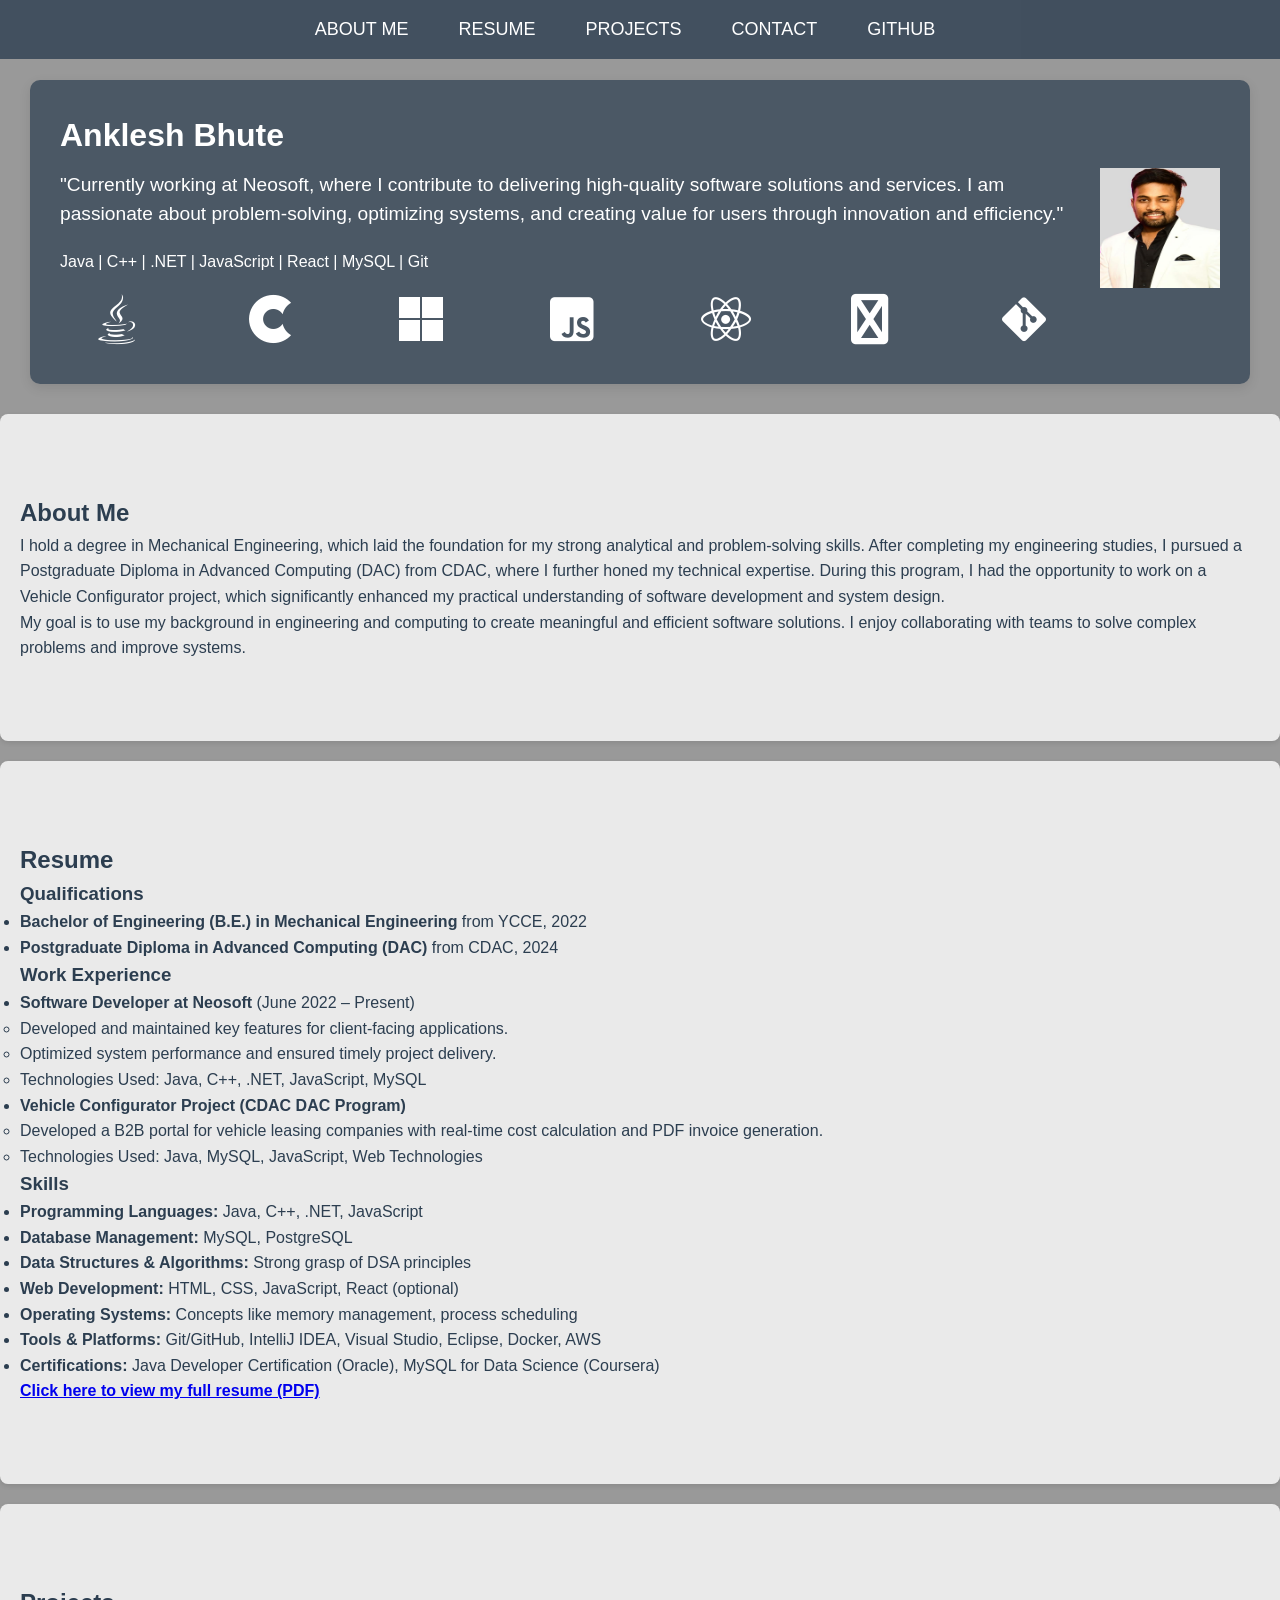
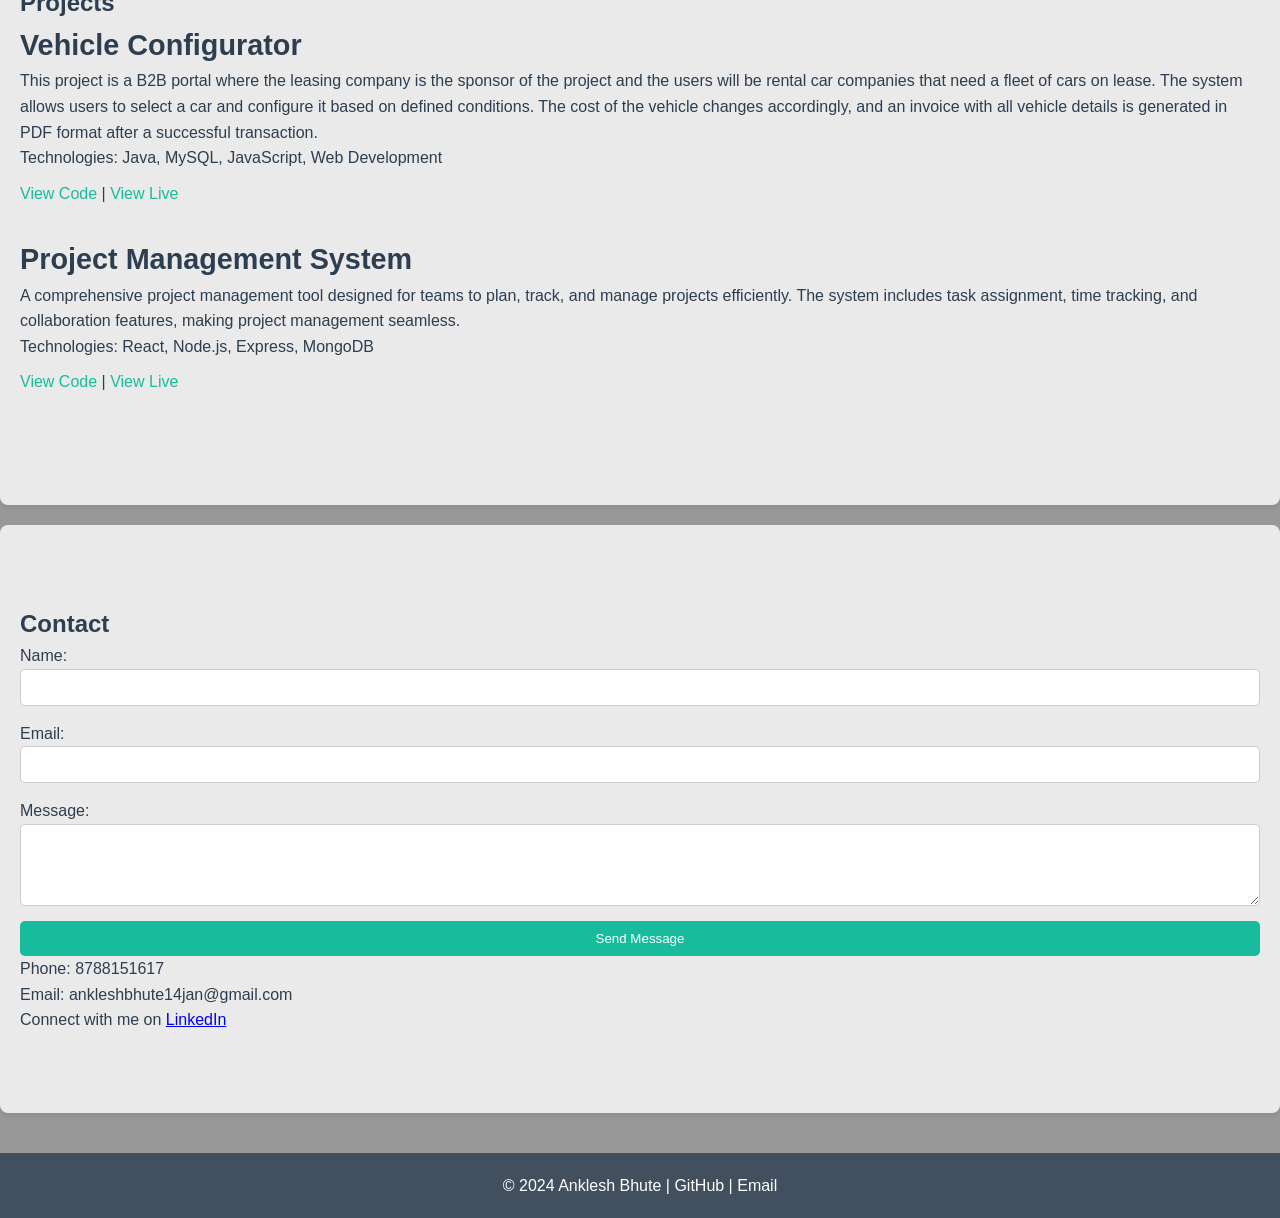
==== index.html @ ba85ba10 "uploaded" ====
<!DOCTYPE html>
<html lang="en">

<head>
    <meta charset="UTF-8">
    <meta name="viewport" content="width=device-width, initial-scale=1.0">
    <title>Anklesh Bhute - Portfolio</title>
    <link rel="stylesheet" href="./style.css">
    <!-- Include Font Awesome CDN -->
    <link href="https://cdnjs.cloudflare.com/ajax/libs/font-awesome/6.0.0-beta3/css/all.min.css" rel="stylesheet">
</head>

<body>
    <header>
        <div class="header-content">
            <h1>Anklesh Bhute</h1>
            <p>"Currently working at Neosoft, where I contribute to delivering high-quality software solutions and services. I am passionate about problem-solving, optimizing systems, and creating value for users through innovation and efficiency."</p>
            <div class="technologies">
                <span>Java | C++ | .NET | JavaScript | React | MySQL | Git</span>
                <div class="tech-logos">
                    <!-- Java -->
                    <i class="fab fa-java tech-logo" style="font-size: 50px;"></i>
                    <!-- C++ -->
                    <i class="fab fa-cuttlefish tech-logo" style="font-size: 50px;"></i>
                    <!-- .NET -->
                    <i class="fab fa-microsoft tech-logo" style="font-size: 50px;"></i>
                    <!-- JavaScript -->
                    <i class="fab fa-js-square tech-logo" style="font-size: 50px;"></i>
                    <!-- React -->
                    <i class="fab fa-react tech-logo" style="font-size: 50px;"></i>
                    <!-- MySQL -->
                    <i class="fab fa-database tech-logo" style="font-size: 50px;"></i>
                    <!-- Git -->
                    <i class="fab fa-git-alt tech-logo" style="font-size: 50px;"></i>
                </div>
            </div>
        </div>
        <div class="header-photo">
            <img src="./Image/anklesh passport (2).jpg" alt="Anklesh Bhute Photo" width="120" height="120">
        </div>
    </header>

    <nav>
        <ul>
            <li><a href="#about">About Me</a></li>
            <li><a href="#resume">Resume</a></li>
            <li><a href="#projects">Projects</a></li>
            <li><a href="#contact">Contact</a></li>
            <li><a href="https://github.com/Veer-1997839/" target="_blank">GitHub</a></li>
        </ul>
    </nav>

    <section id="about">
        <h2>About Me</h2>
        <p>I hold a degree in Mechanical Engineering, which laid the foundation for my strong analytical and problem-solving skills. After completing my engineering studies, I pursued a Postgraduate Diploma in Advanced Computing (DAC) from CDAC, where I further honed my technical expertise. During this program, I had the opportunity to work on a Vehicle Configurator project, which significantly enhanced my practical understanding of software development and system design.</p>
        <p>My goal is to use my background in engineering and computing to create meaningful and efficient software solutions. I enjoy collaborating with teams to solve complex problems and improve systems.</p>
    </section>

    <section id="resume">
        <h2>Resume</h2>
        <h3><strong>Qualifications</strong></h3>
        <ul>
            <li><strong>Bachelor of Engineering (B.E.) in Mechanical Engineering</strong> from YCCE, 2022</li>
            <li><strong>Postgraduate Diploma in Advanced Computing (DAC)</strong> from CDAC, 2024</li>
        </ul>

        <h3><strong>Work Experience</strong></h3>
        <ul>
            <li><strong>Software Developer at Neosoft</strong> (June 2022 – Present)</li>
            <ul>
                <li>Developed and maintained key features for client-facing applications.</li>
                <li>Optimized system performance and ensured timely project delivery.</li>
                <li>Technologies Used: Java, C++, .NET, JavaScript, MySQL</li>
            </ul>
            <li><strong>Vehicle Configurator Project (CDAC DAC Program)</strong></li>
            <ul>
                <li>Developed a B2B portal for vehicle leasing companies with real-time cost calculation and PDF invoice generation.</li>
                <li>Technologies Used: Java, MySQL, JavaScript, Web Technologies</li>
            </ul>
        </ul>

        <h3><strong>Skills</strong></h3>
        <ul>
            <li><strong>Programming Languages:</strong> Java, C++, .NET, JavaScript</li>
            <li><strong>Database Management:</strong> MySQL, PostgreSQL</li>
            <li><strong>Data Structures & Algorithms:</strong> Strong grasp of DSA principles</li>
            <li><strong>Web Development:</strong> HTML, CSS, JavaScript, React (optional)</li>
            <li><strong>Operating Systems:</strong> Concepts like memory management, process scheduling</li>
            <li><strong>Tools & Platforms:</strong> Git/GitHub, IntelliJ IDEA, Visual Studio, Eclipse, Docker, AWS</li>
            <li><strong>Certifications:</strong> Java Developer Certification (Oracle), MySQL for Data Science (Coursera)</li>
        </ul>

        <p><a href="./Image/Anklesh resume_14.docx" target="_blank"><strong>Click here to view my full resume (PDF)</strong></a></p>
    </section>

    <section id="projects">
        <h2>Projects</h2>
        <div class="project">
            <h3>Vehicle Configurator</h3>
            <p>This project is a B2B portal where the leasing company is the sponsor of the project and the users will be rental car companies that need a fleet of cars on lease. The system allows users to select a car and configure it based on defined conditions. The cost of the vehicle changes accordingly, and an invoice with all vehicle details is generated in PDF format after a successful transaction.</p>
            <p>Technologies: Java, MySQL, JavaScript, Web Development</p>
            <a href="https://github.com/Veer-1997839/Vehicle-Configuator/tree/main/vehicle_configurator" target="_blank">View Code</a> | <a href="https://yourprojectlink.com" target="_blank">View Live</a>
        </div>

        <div class="project">
            <h3>Project Management System</h3>
            <p>A comprehensive project management tool designed for teams to plan, track, and manage projects efficiently. The system includes task assignment, time tracking, and collaboration features, making project management seamless.</p>
            <p>Technologies: React, Node.js, Express, MongoDB</p>
            <a href="https://github.com/Veer-1997839/project-management-system" target="_blank">View Code</a> | <a href="https://yourprojectlink.com" target="_blank">View Live</a>
        </div>
    </section>

    <section id="contact">
        <h2>Contact</h2>
        
        <form id="contactForm" action="#" method="POST">
            <label for="name">Name:</label>
            <input type="text" id="name" name="name" required>
            
            <label for="email">Email:</label>
            <input type="email" id="email" name="email" required>
            
            <label for="message">Message:</label>
            <textarea id="message" name="message" rows="4" required></textarea>
            
            <button type="submit">Send Message</button>
        </form>
        
        <p>Phone: 8788151617<br>Email: ankleshbhute14jan@gmail.com</p>
        <p>Connect with me on <a href="https://www.linkedin.com/in/anklesh-bhute-a0b5851b0/" target="_blank">LinkedIn</a></p>
    </section>

    <footer>
        <p>&copy; 2024 Anklesh Bhute | <a href="https://github.com/Veer-1997839" target="_blank">GitHub</a> | <a href="mailto:ankleshbhute14jan@gmail.com">Email</a></p>
    </footer>

    <script src="./validation.js"></script>
</body>

</html>
---- style.css ----
/* Basic Reset */
* {
    margin: 0;
    padding: 0;
    box-sizing: border-box;
}

/* Body Styling */
body {
    font-family: 'Arial', sans-serif;
    line-height: 1.6;
    color: #333; /* Default text color */
    background-image: url('https://images.unsplash.com/photo-1517235067428-27404a9d4e6f?crop=entropy&cs=tinysrgb&fit=max&ixid=MnwzNjUyOXwwfDF8c2VhcmNofDN8fG1vZGVybiUyMG9mZmljZXxlbnwwfDB8fGh0bWw'); /* Professional Office Background Image */
    background-size: cover;
    background-position: center center;
    background-attachment: fixed;
    min-height: 100vh;
    background-color: rgba(0, 0, 0, 0.4); /* Darkened overlay for text visibility */
}

/* Header */
header {
    display: flex;
    justify-content: space-between;
    align-items: center;
    background: rgba(44, 62, 80, 0.7); /* Slightly transparent background */
    padding: 30px;
    color: white;
    border-radius: 10px;
    box-shadow: 0 4px 12px rgba(0, 0, 0, 0.1);
    margin: 80px 30px 30px 30px; /* Increased the top margin to add more space between header and other elements */
}

header .header-content {
    flex: 1;
    text-align: left;
}

header p {
    font-size: 1.2em;
    margin-top: 10px;
    line-height: 1.5;
    color: white; /* Ensuring text is white for contrast */
}

header .technologies {
    margin-top: 20px;
}

header .tech-logos {
    display: flex;
    justify-content: space-around;
    align-items: center;
    flex-wrap: wrap;
    gap: 15px;
    margin-top: 20px;
}

header .tech-logo {
    width: 60px;
    height: 60px;
    object-fit: contain;
    transition: transform 0.3s ease;
}

header .tech-logo:hover {
    transform: scale(1.2) rotate(360deg);
}

/* Navigation Bar Styling */
nav {
    background-color: rgba(44, 62, 80, 0.8); /* More transparent background */
    padding: 15px 0;
    position: fixed;
    width: 100%;
    top: 0;
    z-index: 100;
}

nav ul {
    display: flex;
    justify-content: center;
    list-style: none;
    padding: 0;
}

nav ul li {
    margin-right: 30px;
}

nav ul li a {
    color: white;
    text-decoration: none;
    font-size: 18px;
    text-transform: uppercase;
    padding: 10px;
    transition: all 0.3s ease-in-out;
}

nav ul li a:hover {
    color: #18bc9c;
    border-bottom: 2px solid #18bc9c;
    transform: scale(1.1);
}

/* Section Styling with Better Text Contrast */
section {
    padding: 80px 20px;
    margin: 20px 0;
    border-radius: 8px;
    background-color: rgba(255, 255, 255, 0.8); /* Faded white background for content sections */
    color: #2c3e50; /* Dark color for better readability */
    box-shadow: 0 2px 5px rgba(0, 0, 0, 0.1);
}

section h2, section p {
    color: #2c3e50; /* Ensuring headings and text are dark enough */
}

/* Project Section */
.project {
    margin-bottom: 30px;
}

.project h3 {
    font-size: 1.8em;
    color: #2c3e50; /* Dark color for headings */
}

.project a {
    display: inline-block;
    margin-top: 10px;
    color: #18bc9c;
    text-decoration: none;
}

.project a:hover {
    color: #2c3e50;
    text-decoration: underline;
}

/* Footer */
footer {
    background-color: rgba(44, 62, 80, 0.8); /* More transparent background */
    color: white;
    text-align: center;
    padding: 20px 0;
    margin-top: 40px;
}

footer a {
    color: white;
    text-decoration: none;
}

footer a:hover {
    color: #18bc9c;
}

/* Contact Form */
form {
    display: flex;
    flex-direction: column;
}

form input, form textarea {
    padding: 10px;
    margin-bottom: 15px;
    border: 1px solid #ccc;
    border-radius: 5px;
}

form button {
    padding: 10px;
    background-color: #18bc9c;
    color: white;
    border: none;
    border-radius: 5px;
    cursor: pointer;
}

form button:hover {
    background-color: #2c3e50;
}
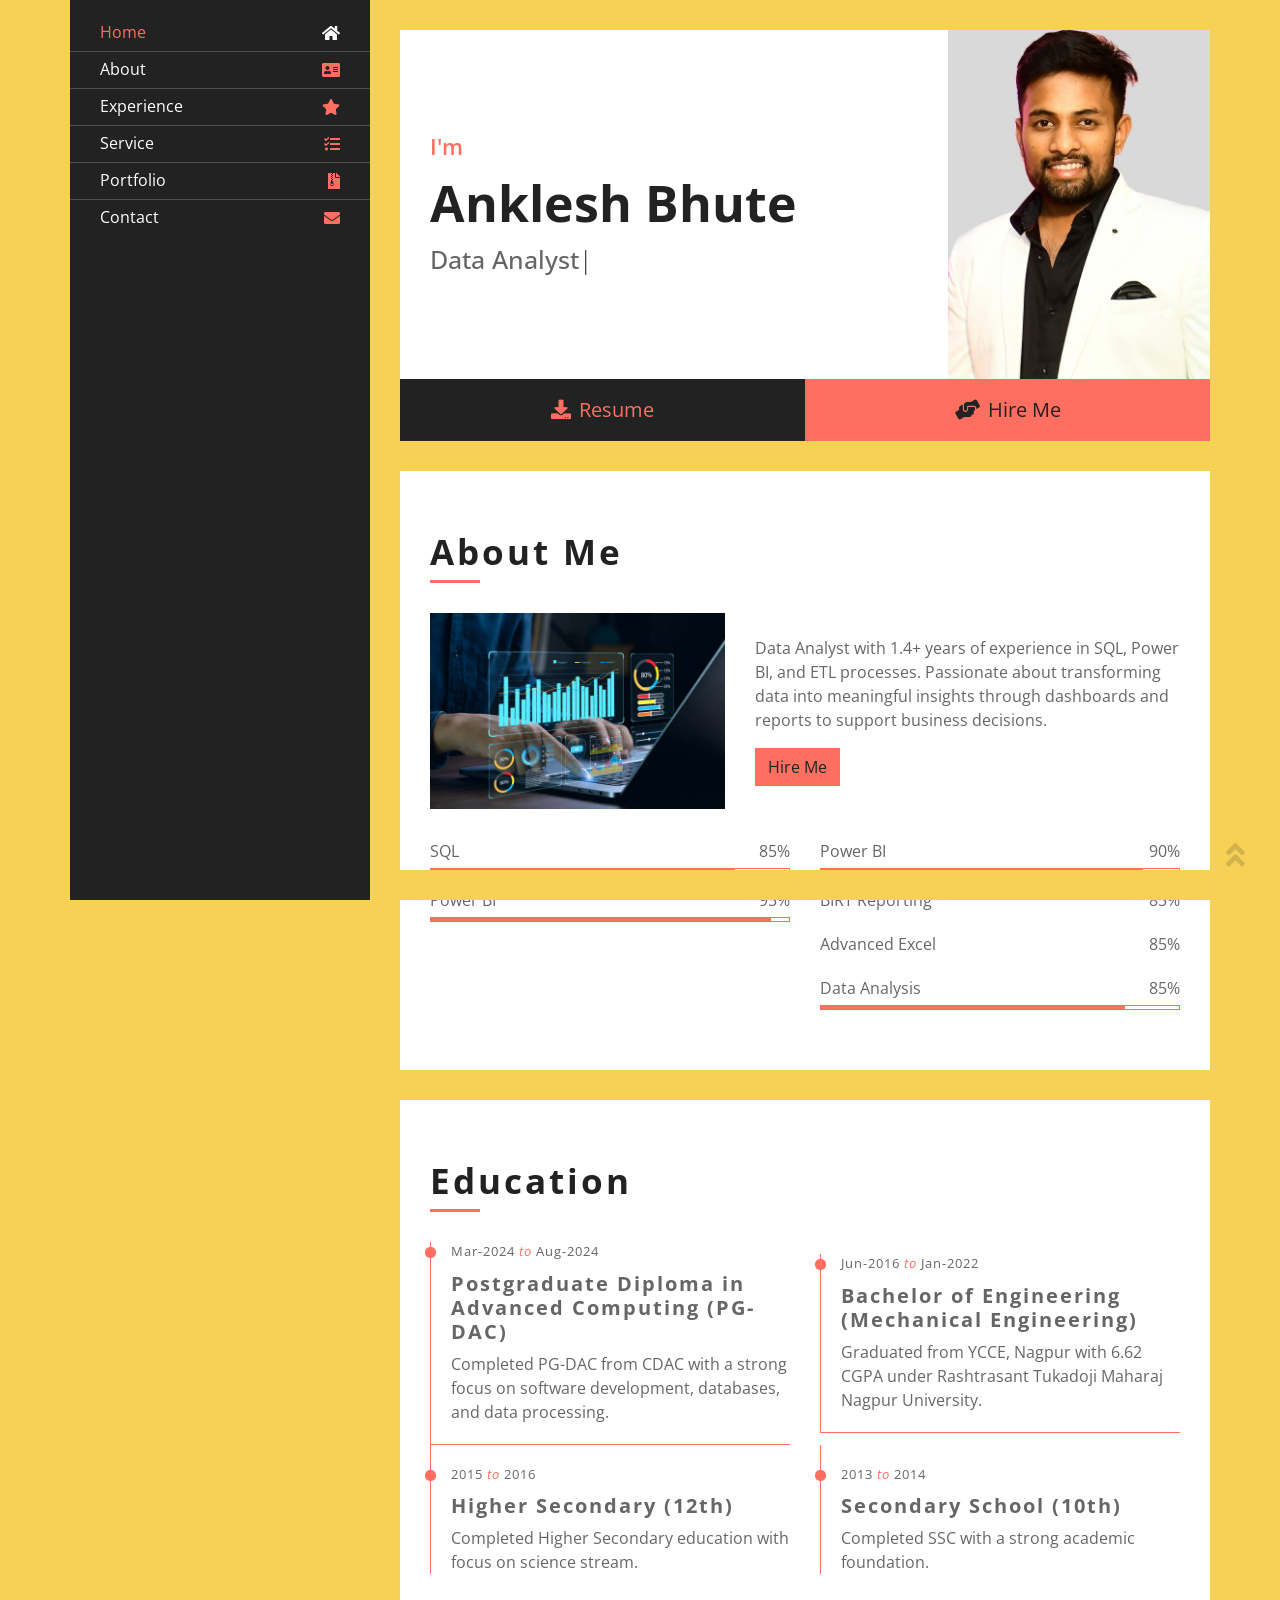
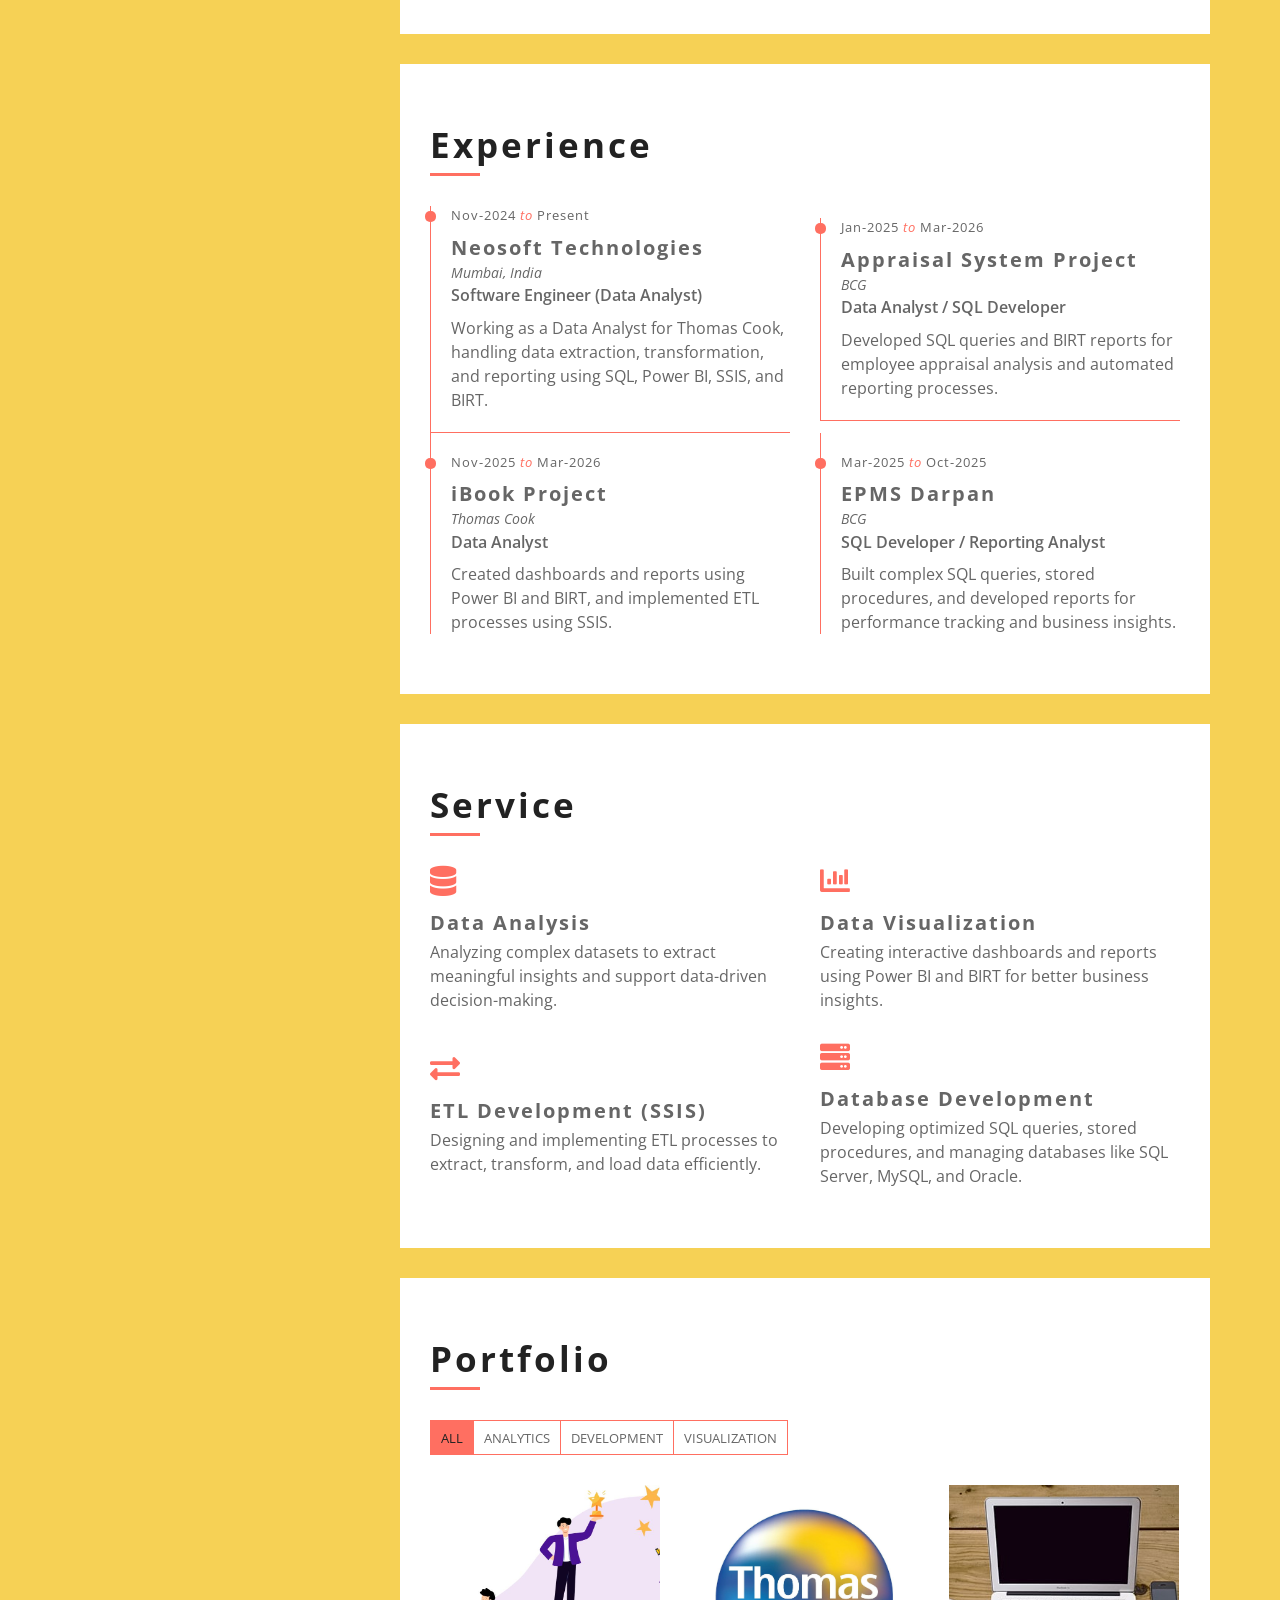
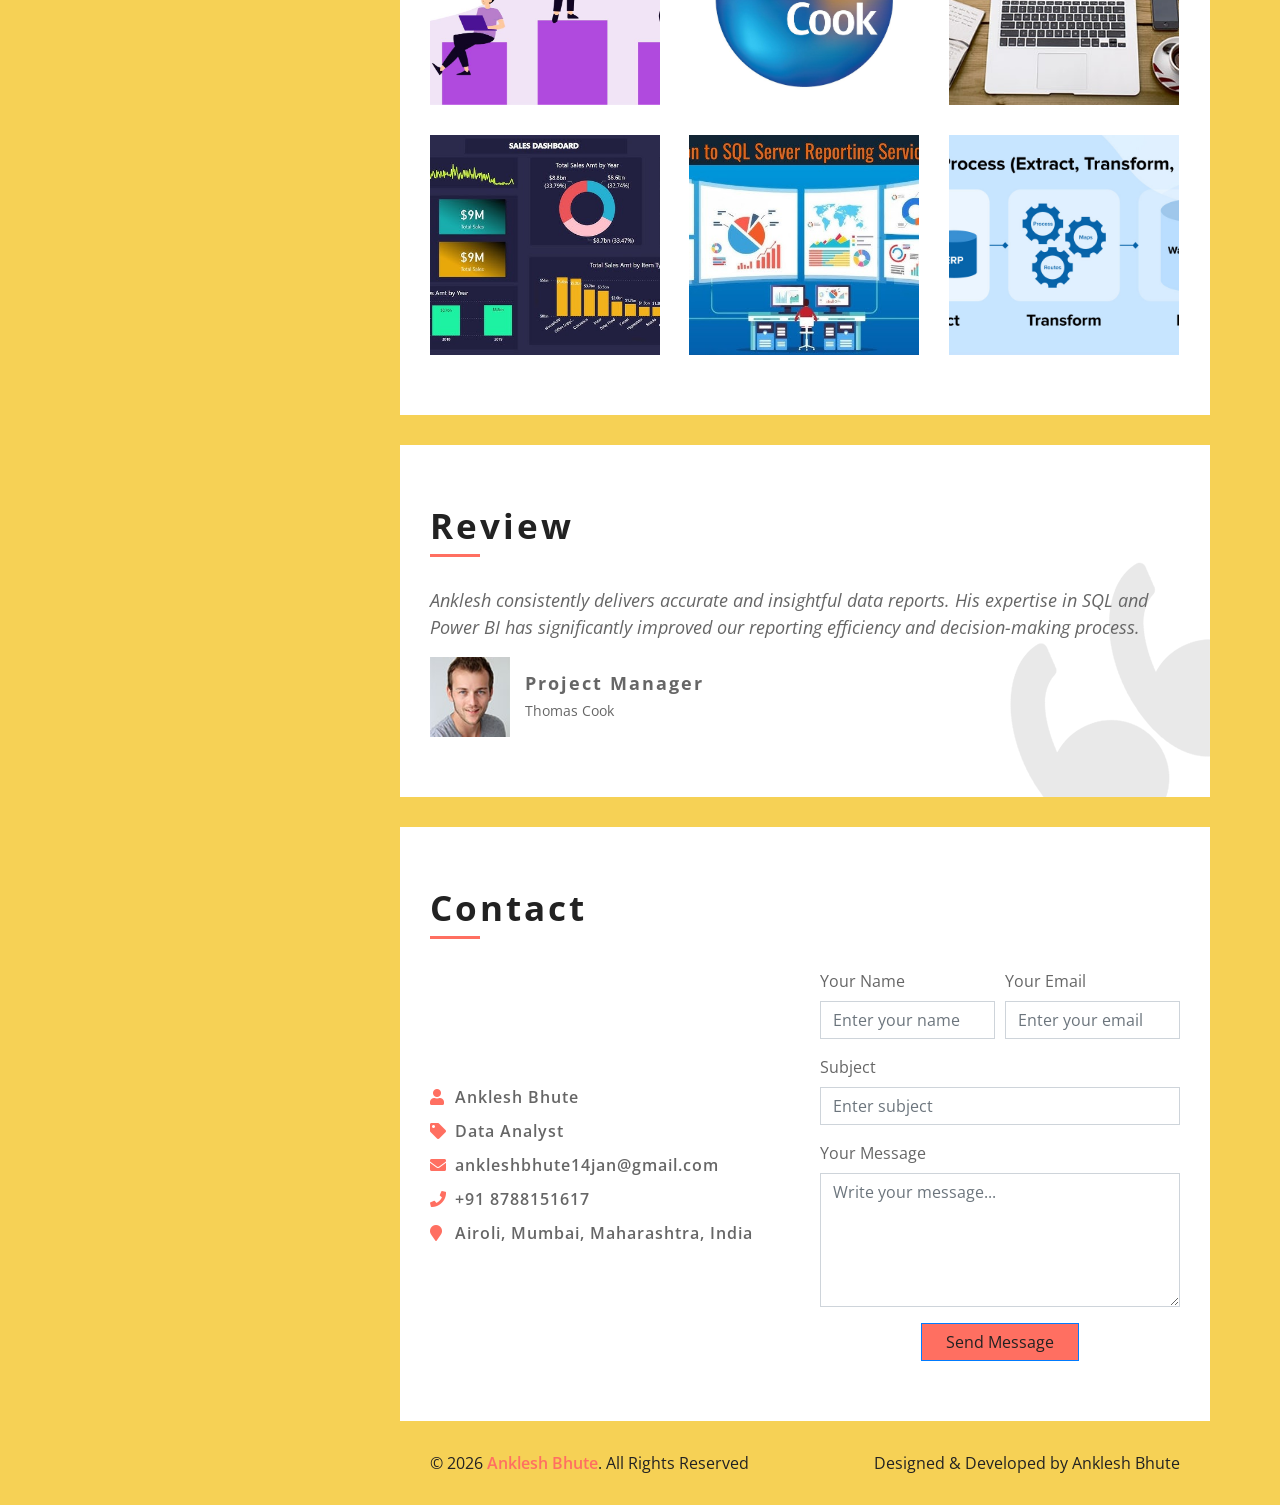
==== commit 875cb950: "Move portfolio files to root for GitHub Pages" ====
--- a/index.html
+++ b/index.html
@@ -1,140 +1,518 @@
 <!DOCTYPE html>
 <html lang="en">
-
-<head>
-    <meta charset="UTF-8">
-    <meta name="viewport" content="width=device-width, initial-scale=1.0">
-    <title>Anklesh Bhute - Portfolio</title>
-    <link rel="stylesheet" href="./style.css">
-    <!-- Include Font Awesome CDN -->
-    <link href="https://cdnjs.cloudflare.com/ajax/libs/font-awesome/6.0.0-beta3/css/all.min.css" rel="stylesheet">
-</head>
-
-<body>
-    <header>
-        <div class="header-content">
-            <h1>Anklesh Bhute</h1>
-            <p>"Currently working at Neosoft, where I contribute to delivering high-quality software solutions and services. I am passionate about problem-solving, optimizing systems, and creating value for users through innovation and efficiency."</p>
-            <div class="technologies">
-                <span>Java | C++ | .NET | JavaScript | React | MySQL | Git</span>
-                <div class="tech-logos">
-                    <!-- Java -->
-                    <i class="fab fa-java tech-logo" style="font-size: 50px;"></i>
-                    <!-- C++ -->
-                    <i class="fab fa-cuttlefish tech-logo" style="font-size: 50px;"></i>
-                    <!-- .NET -->
-                    <i class="fab fa-microsoft tech-logo" style="font-size: 50px;"></i>
-                    <!-- JavaScript -->
-                    <i class="fab fa-js-square tech-logo" style="font-size: 50px;"></i>
-                    <!-- React -->
-                    <i class="fab fa-react tech-logo" style="font-size: 50px;"></i>
-                    <!-- MySQL -->
-                    <i class="fab fa-database tech-logo" style="font-size: 50px;"></i>
-                    <!-- Git -->
-                    <i class="fab fa-git-alt tech-logo" style="font-size: 50px;"></i>
-                </div>
-            </div>
-        </div>
-        <div class="header-photo">
-            <img src="./Image/anklesh passport (2).jpg" alt="Anklesh Bhute Photo" width="120" height="120">
-        </div>
-    </header>
-
-    <nav>
-        <ul>
-            <li><a href="#about">About Me</a></li>
-            <li><a href="#resume">Resume</a></li>
-            <li><a href="#projects">Projects</a></li>
-            <li><a href="#contact">Contact</a></li>
-            <li><a href="https://github.com/Veer-1997839/" target="_blank">GitHub</a></li>
-        </ul>
-    </nav>
-
-    <section id="about">
-        <h2>About Me</h2>
-        <p>I hold a degree in Mechanical Engineering, which laid the foundation for my strong analytical and problem-solving skills. After completing my engineering studies, I pursued a Postgraduate Diploma in Advanced Computing (DAC) from CDAC, where I further honed my technical expertise. During this program, I had the opportunity to work on a Vehicle Configurator project, which significantly enhanced my practical understanding of software development and system design.</p>
-        <p>My goal is to use my background in engineering and computing to create meaningful and efficient software solutions. I enjoy collaborating with teams to solve complex problems and improve systems.</p>
-    </section>
-
-    <section id="resume">
-        <h2>Resume</h2>
-        <h3><strong>Qualifications</strong></h3>
-        <ul>
-            <li><strong>Bachelor of Engineering (B.E.) in Mechanical Engineering</strong> from YCCE, 2022</li>
-            <li><strong>Postgraduate Diploma in Advanced Computing (DAC)</strong> from CDAC, 2024</li>
-        </ul>
-
-        <h3><strong>Work Experience</strong></h3>
-        <ul>
-            <li><strong>Software Developer at Neosoft</strong> (June 2022 – Present)</li>
-            <ul>
-                <li>Developed and maintained key features for client-facing applications.</li>
-                <li>Optimized system performance and ensured timely project delivery.</li>
-                <li>Technologies Used: Java, C++, .NET, JavaScript, MySQL</li>
-            </ul>
-            <li><strong>Vehicle Configurator Project (CDAC DAC Program)</strong></li>
-            <ul>
-                <li>Developed a B2B portal for vehicle leasing companies with real-time cost calculation and PDF invoice generation.</li>
-                <li>Technologies Used: Java, MySQL, JavaScript, Web Technologies</li>
-            </ul>
-        </ul>
-
-        <h3><strong>Skills</strong></h3>
-        <ul>
-            <li><strong>Programming Languages:</strong> Java, C++, .NET, JavaScript</li>
-            <li><strong>Database Management:</strong> MySQL, PostgreSQL</li>
-            <li><strong>Data Structures & Algorithms:</strong> Strong grasp of DSA principles</li>
-            <li><strong>Web Development:</strong> HTML, CSS, JavaScript, React (optional)</li>
-            <li><strong>Operating Systems:</strong> Concepts like memory management, process scheduling</li>
-            <li><strong>Tools & Platforms:</strong> Git/GitHub, IntelliJ IDEA, Visual Studio, Eclipse, Docker, AWS</li>
-            <li><strong>Certifications:</strong> Java Developer Certification (Oracle), MySQL for Data Science (Coursera)</li>
-        </ul>
-
-        <p><a href="./Image/Anklesh resume_14.docx" target="_blank"><strong>Click here to view my full resume (PDF)</strong></a></p>
-    </section>
-
-    <section id="projects">
-        <h2>Projects</h2>
-        <div class="project">
-            <h3>Vehicle Configurator</h3>
-            <p>This project is a B2B portal where the leasing company is the sponsor of the project and the users will be rental car companies that need a fleet of cars on lease. The system allows users to select a car and configure it based on defined conditions. The cost of the vehicle changes accordingly, and an invoice with all vehicle details is generated in PDF format after a successful transaction.</p>
-            <p>Technologies: Java, MySQL, JavaScript, Web Development</p>
-            <a href="https://github.com/Veer-1997839/Vehicle-Configuator/tree/main/vehicle_configurator" target="_blank">View Code</a> | <a href="https://yourprojectlink.com" target="_blank">View Live</a>
-        </div>
-
-        <div class="project">
-            <h3>Project Management System</h3>
-            <p>A comprehensive project management tool designed for teams to plan, track, and manage projects efficiently. The system includes task assignment, time tracking, and collaboration features, making project management seamless.</p>
-            <p>Technologies: React, Node.js, Express, MongoDB</p>
-            <a href="https://github.com/Veer-1997839/project-management-system" target="_blank">View Code</a> | <a href="https://yourprojectlink.com" target="_blank">View Live</a>
-        </div>
-    </section>
-
-    <section id="contact">
-        <h2>Contact</h2>
+    <head>
+        <meta charset="utf-8">
+        <title>Anklesh Bhute | Data Analyst Portfolio</title>
+        <meta content="width=device-width, initial-scale=1.0" name="viewport">
+        <meta content="Resume Website Template Free Download" name="keywords">
+        <meta content="Resume Website Template Free Download" name="description">
+
+        <!-- Favicon -->
+        <link href="img/anklesh passport.jpg" rel="icon">
+
+        <!-- Google Fonts -->
+        <link href="https://fonts.googleapis.com/css2?family=Open+Sans:300;400;600;700;800&display=swap" rel="stylesheet">
+
+        <!-- CSS Libraries -->
+        <link href="https://stackpath.bootstrapcdn.com/bootstrap/4.4.1/css/bootstrap.min.css" rel="stylesheet">
+        <link href="https://cdnjs.cloudflare.com/ajax/libs/font-awesome/5.10.0/css/all.min.css" rel="stylesheet">
+        <link href="lib/slick/slick.css" rel="stylesheet">
+        <link href="lib/slick/slick-theme.css" rel="stylesheet">
+        <link href="lib/lightbox/css/lightbox.min.css" rel="stylesheet">
+
+        <!-- Template Stylesheet -->
+        <link href="css/style.css" rel="stylesheet">
+    </head>
+
+    <body data-spy="scroll" data-target=".navbar" data-offset="51">
+        <div class="wrapper">
+            <div class="sidebar">
+                <div class="sidebar-header">
+                </div>
+                <div class="sidebar-content">
+                    <nav class="navbar navbar-expand-md bg-dark navbar-dark">
+                        <a href="#" class="navbar-brand">Navigation</a>
+                        <button type="button" class="navbar-toggler" data-toggle="collapse" data-target="#navbarCollapse">
+                            <span class="navbar-toggler-icon"></span>
+                        </button>
+                        <div class="collapse navbar-collapse" id="navbarCollapse">
+                            <ul class="nav navbar-nav">
+                                <li class="nav-item">
+                                    <a class="nav-link" href="#header">Home<i class="fa fa-home"></i></a>
+                                </li>
+                                <li class="nav-item">
+                                    <a class="nav-link" href="#about">About<i class="fa fa-address-card"></i></a>
+                                </li>
+                                <li class="nav-item">
+                                    <a class="nav-link" href="#experience">Experience<i class="fa fa-star"></i></a>
+                                </li>
+                                <li class="nav-item">
+                                    <a class="nav-link" href="#service">Service<i class="fa fa-tasks"></i></a>
+                                </li>
+                                <li class="nav-item">
+                                    <a class="nav-link" href="#portfolio">Portfolio<i class="fa fa-file-archive"></i></a>
+                                </li>
+                                <li class="nav-item">
+                                    <a class="nav-link" href="#contact">Contact<i class="fa fa-envelope"></i></a>
+                                </li>
+                            </ul>
+                        </div>
+                    </nav>
+                </div>
+            </div>
+            <div class="content">
+                <!-- Header Start -->
+                <div class="header" id="header">
+                   <div class="content-inner">
+    <p>I'm</p>
+    <h1>Anklesh Bhute</h1>
+    <h2></h2>
+    <div class="typed-text">
+        Data Analyst, SQL Developer, Power BI Developer, SSIS (ETL) Specialist, Data Visualization Expert
+    </div>
+</div>
+                </div>
+                <!-- Header End -->
+                
+                <!-- Large Button Start -->
+                <div class="large-btn">
+                    <div class="content-inner">
+                        <a class="btn" href="img/Anklesh_CV_202603.pdf"><i class="fa fa-download"></i>Resume</a>
+                        <a class="btn" href="mailto:ankleshbhute14jan@gmail.com"><i class="fa fa-hands-helping"></i>Hire Me</a>
+                    </div>
+                </div>
+                <!-- Large Button End -->
+                
+                <!-- About Start -->
+                <div class="about" id="about">
+                    <div class="content-inner">
+                        <div class="content-header">
+                            <h2>About Me</h2>
+                        </div>
+                        <div class="row align-items-center">
+                            <div class="col-md-6 col-lg-5">
+                                <img src="img/Data_Analysis.jpg" alt="Image">
+                            </div>
+                            <div class="col-md-6 col-lg-7">
+                                <p>
+    Data Analyst with 1.4+ years of experience in SQL, Power BI, and ETL processes. Passionate about transforming data into meaningful insights through dashboards and reports to support business decisions.
+</p>
+                                <a class="btn" href="mailto:ankleshbhute14jan@gmail.com">Hire Me</a>
+                            </div>
+                        </div>
+                        <div class="row">
+                            <div class="col-md-6">
+                                <div class="skills">
+                                    <div class="skill-name">
+                                        <p>SQL</p><p>85%</p>
+                                    </div>
+                                    <div class="progress">
+                                        <div class="progress-bar" role="progressbar" aria-valuenow="85" aria-valuemin="0" aria-valuemax="100"></div>
+                                    </div>
+                                    <div class="skill-name">
+                                        <p>Power BI</p><p>95%</p>
+                                    </div>
+                                    <div class="progress">
+                                        <div class="progress-bar" role="progressbar" aria-valuenow="95" aria-valuemin="0" aria-valuemax="100"></div>
+                                    </div>
+                                </div>
+                            </div>
+                            <div class="col-md-6">
+                                <div class="skills">
+                                    <div class="skill-name">
+                                        <p>Power BI</p><p>90%</p>
+                                    </div>
+                                    <div class="progress">
+                                        <div class="progress-bar" role="progressbar" aria-valuenow="90" aria-valuemin="0" aria-valuemax="100"></div>
+                                    </div>
+                                    <div class="skill-name">
+                                        <p>BIRT Reporting</p><p>85%</p>
+                                    </div>
+                                    <div class="skill-name">
+    <p>Advanced Excel</p><p>85%</p>
+</div>
+
+<div class="skill-name">
+    <p>Data Analysis</p><p>85%</p>
+</div>
+                                    <div class="progress">
+                                        <div class="progress-bar" role="progressbar" aria-valuenow="85" aria-valuemin="0" aria-valuemax="100"></div>
+                                    </div>
+                                </div>
+                            </div>
+                        </div>
+                    </div>
+                </div>
+                <!-- About End -->
+                
+<!-- Education Start -->
+<div class="education" id="education">
+    <div class="content-inner">
+        <div class="content-header">
+            <h2>Education</h2>
+        </div>
+        <div class="row align-items-center">
+            <div class="col-md-6">
+                <div class="edu-col">
+                    <span>Mar-2024 <i>to</i> Aug-2024</span>
+                    <h3>Postgraduate Diploma in Advanced Computing (PG-DAC)</h3>
+                    <p>Completed PG-DAC from CDAC with a strong focus on software development, databases, and data processing.</p>
+                </div>
+            </div>
+            <div class="col-md-6">
+                <div class="edu-col">
+                    <span>Jun-2016 <i>to</i> Jan-2022</span>
+                    <h3>Bachelor of Engineering (Mechanical Engineering)</h3>
+                    <p>Graduated from YCCE, Nagpur with 6.62 CGPA under Rashtrasant Tukadoji Maharaj Nagpur University.</p>
+                </div>
+            </div>
+            <div class="col-md-6">
+                <div class="edu-col">
+                    <span>2015 <i>to</i> 2016</span>
+                    <h3>Higher Secondary (12th)</h3>
+                    <p>Completed Higher Secondary education with focus on science stream.</p>
+                </div>
+            </div>
+            <div class="col-md-6">
+                <div class="edu-col">
+                    <span>2013 <i>to</i> 2014</span>
+                    <h3>Secondary School (10th)</h3>
+                    <p>Completed SSC with a strong academic foundation.</p>
+                </div>
+            </div>
+        </div>
+    </div>
+</div>
+<!-- Education End -->
+                
+               <!-- Experience Start -->
+<div class="experience" id="experience">
+    <div class="content-inner">
+        <div class="content-header">
+            <h2>Experience</h2>
+        </div>
+        <div class="row align-items-center">
+            <div class="col-md-6">
+                <div class="exp-col">
+                    <span>Nov-2024 <i>to</i> Present</span>
+                    <h3>Neosoft Technologies</h3>
+                    <h4>Mumbai, India</h4>
+                    <h5>Software Engineer (Data Analyst)</h5>
+                    <p>Working as a Data Analyst for Thomas Cook, handling data extraction, transformation, and reporting using SQL, Power BI, SSIS, and BIRT.</p>
+                </div>
+            </div>
+            <div class="col-md-6">
+                <div class="exp-col">
+                    <span>Jan-2025 <i>to</i> Mar-2026</span>
+                    <h3>Appraisal System Project</h3>
+                    <h4>BCG</h4>
+                    <h5>Data Analyst / SQL Developer</h5>
+                    <p>Developed SQL queries and BIRT reports for employee appraisal analysis and automated reporting processes.</p>
+                </div>
+            </div>
+            <div class="col-md-6">
+                <div class="exp-col">
+                    <span>Nov-2025 <i>to</i> Mar-2026</span>
+                    <h3>iBook Project</h3>
+                    <h4>Thomas Cook</h4>
+                    <h5>Data Analyst</h5>
+                    <p>Created dashboards and reports using Power BI and BIRT, and implemented ETL processes using SSIS.</p>
+                </div>
+            </div>
+            <div class="col-md-6">
+                <div class="exp-col">
+                    <span>Mar-2025 <i>to</i> Oct-2025</span>
+                    <h3>EPMS Darpan</h3>
+                    <h4>BCG</h4>
+                    <h5>SQL Developer / Reporting Analyst</h5>
+                    <p>Built complex SQL queries, stored procedures, and developed reports for performance tracking and business insights.</p>
+                </div>
+            </div>
+        </div>
+    </div>
+</div>
+<!-- Experience End -->
+               <!-- Service Start -->
+<div class="service" id="service">
+    <div class="content-inner">
+        <div class="content-header">
+            <h2>Service</h2>
+        </div>
+        <div class="row align-items-center">
+            <div class="col-md-6">
+                <div class="srv-col">
+                    <i class="fa fa-database"></i>
+                    <h3>Data Analysis</h3>
+                    <p>Analyzing complex datasets to extract meaningful insights and support data-driven decision-making.</p>
+                </div>
+            </div>
+            <div class="col-md-6">
+                <div class="srv-col">
+                    <i class="fa fa-chart-bar"></i>
+                    <h3>Data Visualization</h3>
+                    <p>Creating interactive dashboards and reports using Power BI and BIRT for better business insights.</p>
+                </div>
+            </div>
+            <div class="col-md-6">
+                <div class="srv-col">
+                    <i class="fa fa-exchange-alt"></i>
+                    <h3>ETL Development (SSIS)</h3>
+                    <p>Designing and implementing ETL processes to extract, transform, and load data efficiently.</p>
+                </div>
+            </div>
+            <div class="col-md-6">
+                <div class="srv-col">
+                    <i class="fa fa-server"></i>
+                    <h3>Database Development</h3>
+                    <p>Developing optimized SQL queries, stored procedures, and managing databases like SQL Server, MySQL, and Oracle.</p>
+                </div>
+            </div>
+        </div>
+    </div>
+</div>
+<!-- Service End -->
+                
+             <!-- Portfolio Start -->
+<div class="portfolio" id="portfolio">
+    <div class="content-inner">
+        <div class="content-header">
+            <h2>Portfolio</h2>
+        </div>
+        <div class="row">
+            <div class="col-lg-12">
+                <ul id="portfolio-flters">
+                    <li data-filter="*" class="filter-active">All</li>
+                    <li data-filter=".web-des">Analytics</li>
+                    <li data-filter=".web-dev">Development</li>
+                    <li data-filter=".dig-mar">Visualization</li>
+                </ul>
+            </div>
+        </div>
+        <div class="row portfolio-container">
+
+            <!-- Project 1 -->
+            <div class="col-lg-4 col-md-6 portfolio-item web-des">
+                <div class="portfolio-wrap">
+                    <figure>
+                        <img src="img/Performance-Apprasial-2-1.jpg" class="img-fluid" alt="">
+                        <a href="img/Performance-Apprasial-2-1.jpg" data-lightbox="portfolio" data-title="Appraisal System" class="link-preview" title="Preview"><i class="fa fa-eye"></i></a>
+                        <a href="#" class="link-details" title="More Details"><i class="fa fa-link"></i></a>
+                        <a class="portfolio-title" href="#">Appraisal System <span>SQL & BIRT Reporting</span></a>
+                    </figure>
+                </div>
+            </div>
+
+            <!-- Project 2 -->
+            <div class="col-lg-4 col-md-6 portfolio-item web-dev">
+                <div class="portfolio-wrap">
+                    <figure>
+                        <img src="img/iBOOK.jpg" class="img-fluid" alt="">
+                        <a href="img/iBOOK.jpg" class="link-preview" data-lightbox="portfolio" data-title="iBook Project" title="Preview"><i class="fa fa-eye"></i></a>
+                        <a href="#" class="link-details" title="More Details"><i class="fa fa-link"></i></a>
+                        <a class="portfolio-title" href="#">iBook Project <span>ETL & Dashboard</span></a>
+                    </figure>
+                </div>
+            </div>
+
+            <!-- Project 3 -->
+            <div class="col-lg-4 col-md-6 portfolio-item web-dev">
+                <div class="portfolio-wrap">
+                    <figure>
+                        <img src="img/portfolio-3.jpg" class="img-fluid" alt="">
+                        <a href="img/portfolio-3.jpg" class="link-preview" data-lightbox="portfolio" data-title="EPMS Darpan" title="Preview"><i class="fa fa-eye"></i></a>
+                        <a href="#" class="link-details" title="More Details"><i class="fa fa-link"></i></a>
+                        <a class="portfolio-title" href="#">EPMS Darpan <span>SQL & Reporting</span></a>
+                    </figure>
+                </div>
+            </div>
+
+            <!-- Project 4 -->
+            <div class="col-lg-4 col-md-6 portfolio-item dig-mar">
+                <div class="portfolio-wrap">
+                    <figure>
+                        <img src="img/PowerBi.jpg" class="img-fluid" alt="">
+                        <a href="img/PowerBi.jpg" class="link-preview" data-lightbox="portfolio" data-title="Power BI Dashboard" title="Preview"><i class="fa fa-eye"></i></a>
+                        <a href="#" class="link-details" title="More Details"><i class="fa fa-link"></i></a>
+                        <a class="portfolio-title" href="#">Power BI Dashboard <span>Data Visualization</span></a>
+                    </figure>
+                </div>
+            </div>
+
+            <!-- Project 5 -->
+            <div class="col-lg-4 col-md-6 portfolio-item dig-mar">
+                <div class="portfolio-wrap">
+                    <figure>
+                        <img src="img/SQL_REPORTING.jpg" class="img-fluid" alt="">
+                        <a href="img/SQL_REPORTING.jpg" class="link-preview" data-lightbox="portfolio" data-title="SQL Reporting" title="Preview"><i class="fa fa-eye"></i></a>
+                        <a href="#" class="link-details" title="More Details"><i class="fa fa-link"></i></a>
+                        <a class="portfolio-title" href="#">SQL Reporting <span>Database Analysis</span></a>
+                    </figure>
+                </div>
+            </div>
+
+            <!-- Project 6 -->
+            <div class="col-lg-4 col-md-6 portfolio-item dig-mar">
+                <div class="portfolio-wrap">
+                    <figure>
+                        <img src="img/ETL.jpg" class="img-fluid" alt="">
+                        <a href="img/ETL.jpg" class="link-preview" data-lightbox="portfolio" data-title="ETL Process" title="Preview"><i class="fa fa-eye"></i></a>
+                        <a href="#" class="link-details" title="More Details"><i class="fa fa-link"></i></a>
+                        <a class="portfolio-title" href="#">ETL Process <span>SSIS</span></a>
+                    </figure>
+                </div>
+            </div>
+
+        </div>
+    </div>
+</div>
+<!-- Portfolio End -->
+                
+               <!-- Review Start -->
+<div class="review" id="review">
+    <div class="content-inner">
+        <div class="content-header">
+            <h2>Review</h2>
+        </div>
+        <div class="row align-items-center review-slider">
+            <div class="col-md-12">
+                <div class="review-slider-item">
+                    <div class="review-text">
+                        <p>
+                            Anklesh consistently delivers accurate and insightful data reports. His expertise in SQL and Power BI has significantly improved our reporting efficiency and decision-making process.
+                        </p>
+                    </div>
+                    <div class="review-img">
+                        <img src="img/review-1.jpg" alt="Image">
+                        <div class="review-name">
+                            <h3>Project Manager</h3>
+                            <p>Thomas Cook</p>
+                        </div>
+                    </div>
+                </div>
+            </div>
+            <div class="col-md-12">
+                <div class="review-slider-item">
+                    <div class="review-text">
+                        <p>
+                            His ability to handle complex datasets and build ETL pipelines using SSIS is impressive. He ensures data accuracy and provides valuable insights for business growth.
+                        </p>
+                    </div>
+                    <div class="review-img">
+                        <img src="img/review-2.jpg" alt="Image">
+                        <div class="review-name">
+                            <h3>Team Lead</h3>
+                            <p>Neosoft Technologies</p>
+                        </div>
+                    </div>
+                </div>
+            </div>
+            <div class="col-md-12">
+                <div class="review-slider-item">
+                    <div class="review-text">
+                        <p>
+                            Anklesh has strong analytical skills and delivers high-quality dashboards and reports. His work in data visualization has helped stakeholders make better business decisions.
+                        </p>
+                    </div>
+                    <div class="review-img">
+                        <img src="img/review-3.jpg" alt="Image">
+                        <div class="review-name">
+                            <h3>Business Analyst</h3>
+                            <p>BCG Project</p>
+                        </div>
+                    </div>
+                </div>
+            </div>
+        </div>
+    </div>
+</div>
+<!-- Review End -->
+                
+               <!-- Contact Start -->
+<div class="contact" id="contact">
+    <div class="content-inner">
+        <div class="content-header">
+            <h2>Contact</h2>
+        </div>
+        <div class="row align-items-center">
+            <div class="col-md-6">
+                <div class="contact-info">
+                    <p><i class="fa fa-user"></i>Anklesh Bhute</p>
+                    <p><i class="fa fa-tag"></i>Data Analyst</p>
+                    <p><i class="fa fa-envelope"></i><a href="mailto:ankleshbhute14jan@gmail.com">ankleshbhute14jan@gmail.com</a></p>
+                    <p><i class="fa fa-phone"></i><a href="tel:+918788151617">+91 8788151617</a></p>
+                    <p><i class="fa fa-map-marker"></i>Airoli, Mumbai, Maharashtra, India</p>
+            
+                </div>
+            </div>
+            <div class="col-md-6">
+                <div class="form">
+                 <form action="https://formspree.io/f/mgonjgpg" method="POST">
+    
+    <div class="form-row">
+        <div class="form-group col-md-6">
+            <label>Your Name</label>
+            <input type="text" name="name" class="form-control" placeholder="Enter your name" required>
+        </div>
+
+        <div class="form-group col-md-6">
+            <label>Your Email</label>
+            <input type="email" name="email" class="form-control" placeholder="Enter your email" required>
+        </div>
+    </div>
+
+    <div class="form-group">
+        <label>Subject</label>
+        <input type="text" name="subject" class="form-control" placeholder="Enter subject" required>
+    </div>
+
+    <div class="form-group">
+        <label>Your Message</label>
+        <textarea name="message" class="form-control" rows="5" placeholder="Write your message..." required></textarea>
+    </div>
+
+    <div class="text-center">
+        <button class="btn btn-primary px-4" type="submit">Send Message</button>
+    </div>
+
+</form>
+                </div>
+            </div>
+        </div>
+    </div>
+</div>
+<!-- Contact End -->
+                
+              <!-- Footer Start -->
+<div class="footer">
+    <div class="content-inner">
+        <div class="row align-items-center">
+            <div class="col-md-6">
+                <p>&copy; 2026 <a href="#">Anklesh Bhute</a>. All Rights Reserved</p>
+            </div>
+            <div class="col-md-6">
+                <p>Designed & Developed by Anklesh Bhute</p>
+            </div>
+        </div>
+    </div>
+</div>
+<!-- Footer End -->
+            </div>
+        </div>
         
-        <form id="contactForm" action="#" method="POST">
-            <label for="name">Name:</label>
-            <input type="text" id="name" name="name" required>
-            
-            <label for="email">Email:</label>
-            <input type="email" id="email" name="email" required>
-            
-            <label for="message">Message:</label>
-            <textarea id="message" name="message" rows="4" required></textarea>
-            
-            <button type="submit">Send Message</button>
-        </form>
+        <!-- Back to Top -->
+        <a href="#" class="back-to-top"><i class="fa fa-angle-double-up"></i></a>
         
-        <p>Phone: 8788151617<br>Email: ankleshbhute14jan@gmail.com</p>
-        <p>Connect with me on <a href="https://www.linkedin.com/in/anklesh-bhute-a0b5851b0/" target="_blank">LinkedIn</a></p>
-    </section>
-
-    <footer>
-        <p>&copy; 2024 Anklesh Bhute | <a href="https://github.com/Veer-1997839" target="_blank">GitHub</a> | <a href="mailto:ankleshbhute14jan@gmail.com">Email</a></p>
-    </footer>
-
-    <script src="./validation.js"></script>
-</body>
-
+        <!-- JavaScript Libraries -->
+        <script src="https://code.jquery.com/jquery-3.4.1.min.js"></script>
+        <script src="https://stackpath.bootstrapcdn.com/bootstrap/4.4.1/js/bootstrap.bundle.min.js"></script>
+        <script src="lib/easing/easing.min.js"></script>
+        <script src="lib/slick/slick.min.js"></script>
+        <script src="lib/typed/typed.min.js"></script>
+        <script src="lib/waypoints/waypoints.min.js"></script>
+        <script src="lib/isotope/isotope.pkgd.min.js"></script>
+        <script src="lib/lightbox/js/lightbox.min.js"></script>
+        
+        <!-- Template Javascript -->
+        <script src="js/main.js"></script>
+    </body>
 </html>
--- a/css/style.css
+++ b/css/style.css
@@ -0,0 +1,1104 @@
+/**********************************/
+/********** General CSS ***********/
+/**********************************/
+body {
+    color: #666666;
+    background: #F6D155;
+    font-family: 'Open Sans', sans-serif;
+}
+
+a {
+    color: #222222;
+    transition: all .3s;
+}
+
+a:hover,
+a:active,
+a:focus {
+    color: #FF6F61;
+    outline: none;
+    text-decoration: none;
+}
+
+.btn:focus {
+    box-shadow: none;
+}
+
+
+/**********************************/
+/****** Layout with Sidebar *******/
+/**********************************/
+.wrapper {
+    position: relative;
+    margin: 0 auto;
+    width: 100%;
+    max-width: 1140px;
+}
+
+.wrapper .sidebar {
+    position: relative;
+    width: 100%;
+    float: left;
+    background: #222222;
+}
+
+.wrapper .content {
+    position: relative;
+    width: 100%;
+    padding: 15px;
+    float: left;
+    background: #F6D155;
+}
+
+.wrapper .sidebar-header,
+.wrapper .sidebar-footer {
+    display: none;
+}
+
+.navbar {
+    padding: 15px;
+    background: #222222 !important;
+}
+
+.navbar-expand-md .navbar-nav .nav-item {
+    width: 100%;
+    border-top: 1px solid rgba(255, 255, 255, .2);
+}
+
+.navbar-expand-md .navbar-nav .nav-item:first-child{
+    border-top: none;
+}
+
+.navbar-expand-md .navbar-nav .nav-link {
+    color: #ffffff;
+    padding: 5px 15px 7px 15px;
+    transition: all .3s;
+}
+
+.navbar-expand-md .navbar-nav .nav-link i {
+    color: #FF6F61;
+    float: right;
+    padding-top: 5px;
+    transition: all .3s;
+}
+
+.navbar-expand-md .navbar-nav .nav-link:hover,
+.navbar-expand-md .navbar-nav .nav-link.active {
+    color: #FF6F61;
+}
+
+.navbar-expand-md .navbar-nav .nav-link:hover i,
+.navbar-expand-md .navbar-nav .nav-link.active i{
+    color: #ffffff;
+}
+
+
+.wrapper .sidebar,
+.wrapper .content {
+    -webkit-transition: margin 200ms ease-out;
+    -moz-transition: margin 200ms ease-out;
+    -o-transition: margin 200ms ease-out;
+    transition: margin 200ms ease-out;
+}
+
+@media (min-width: 768px) {
+    .wrapper .content {
+        padding: 30px 0px 30px 30px;
+    }
+    
+    .wrapper .content::before,
+    .wrapper .content::after {
+        position: fixed;
+        content: "";
+        width: 100%;
+        height: 30px;
+        background: #F6D155;
+        z-index: 1;
+    }
+    
+    .wrapper .content::before {
+        top: 0;
+    }
+    
+    .wrapper .content::after {
+        bottom: 0;
+    }
+    
+    .wrapper .sidebar {
+        position: fixed;
+        width: 300px;
+        height: 100%;
+        margin-left: -250px;
+        float: left;
+        overflow: auto;
+        scrollbar-width: thin;
+        scrollbar-color: gray;
+        z-index: 2;
+    }
+
+    .wrapper .sidebar:hover {
+        margin-left: 0px;
+    }
+    
+    .wrapper .content {
+        position: relative;
+        width: calc(100% - 50px);
+        margin-left: 50px;
+        float: right;
+    }
+    
+    .wrapper .sidebar:hover  .sidebar-header {
+        position: relative;
+        display: block;
+        width: 100%;
+    }
+
+    .wrapper .sidebar .sidebar-header img {
+        width: 100%;
+        height: auto;
+    }
+    
+    .navbar-brand {
+        display: none;
+    }
+    
+    .navbar {
+        padding: 15px 0;
+        flex-direction: column;
+    }
+    
+    .wrapper .sidebar:hover .navbar-expand-md .navbar-nav .nav-link {
+        padding: 5px 30px 7px 30px;
+    }
+    
+    .wrapper .sidebar::-webkit-scrollbar {
+        width: 7px;
+    }
+
+    .wrapper .sidebar::-webkit-scrollbar-track {
+        -webkit-box-shadow: inset 0 0 6px rgba(0,0,0,0.1);
+    }
+
+    .wrapper .sidebar::-webkit-scrollbar-thumb {
+        background-color: darkgrey;
+        outline: 1px solid slategrey;
+        border-radius: 7px
+    }
+    
+    .navbar-brand {
+        display: none;
+    }
+    
+    .sidebar .sidebar-footer {
+        width: 300px;
+        position: fixed;
+        bottom: 0;
+        padding: 15px;
+        font-size: 0;
+        text-align: center;
+        background: #222222;
+    }
+    
+    .sidebar .sidebar-footer a {
+        display: inline-block;
+        width: 40px;
+        height: 40px;
+        padding: 5px 0;
+        margin: 0 15px 15px 0;
+        text-align: center;
+        font-size: 18px;
+        color: #222222;
+        background: #FF6F61;
+    }
+    
+    .sidebar .sidebar-footer a:last-child {
+        margin-right: 0;
+    }
+    
+    .sidebar .sidebar-footer a:hover {
+        color: #FF6F61;
+        background: #ffffff;
+    }
+    
+    .sidebar:hover .sidebar-footer {
+        display: block;
+    }
+}
+
+@media (min-width: 992px) {
+    .wrapper .sidebar {
+        margin: 0;
+    }
+
+    .wrapper .content {
+        width: calc(100% - 300px);
+        margin-left: 300px;
+    }
+
+    .sidebar .sidebar-header {
+        position: relative;
+        display: block;
+        width: 100%;
+    }
+    
+    .navbar-expand-md .navbar-nav .nav-link {
+        padding: 5px 30px 7px 30px;
+    }
+    
+    .sidebar .sidebar-footer {
+        display: block;
+    }
+}
+
+@media (max-width: 1140px) {
+    .wrapper .content {
+        padding: 30px;
+    }
+}
+
+@media (max-width: 576px) {
+    .wrapper .content {
+        padding: 15px;
+    }
+}
+
+
+/**********************************/
+/******** Back to Top CSS *********/
+/**********************************/
+.back-to-top {
+    position: fixed;
+    display: none;
+    width: 30px;
+    height: 30px;
+    text-align: center;
+    line-height: 1;
+    font-size: 30px;
+    right: 30px;
+    bottom: 30px;
+    transition: background 0.5s;
+    z-index: 11;
+}
+
+.back-to-top i {
+    color: #222222;
+}
+
+.back-to-top i:hover {
+    color: #FF6F61;
+}
+
+.back-to-top {
+    -webkit-animation: action 1s infinite  alternate;
+    animation: action 1s infinite  alternate;
+}
+
+@-webkit-keyframes action {
+    0% { transform: translateY(0); }
+    100% { transform: translateY(-15px); }
+}
+
+@keyframes action {
+    0% { transform: translateY(0); }
+    100% { transform: translateY(-15px); }
+}
+
+
+/**********************************/
+/*********** Header CSS ***********/
+/**********************************/
+.header {
+    position: relative;
+    background: #ffffff;
+}
+
+.header .content-inner {
+    padding: 100px 30px;
+    background: url(../img/anklesh\ passport.jpg) right bottom no-repeat;
+    background-size: contain;
+}
+
+.header p {
+    color: #FF6F61;
+    font-size: 22px;
+    font-weight: 600;
+    margin-bottom: 10px;
+}
+
+.header h1 {
+    color: #222222;
+    font-size: 50px;
+    font-weight: 700;
+}
+
+.header h2 {
+    display: inline-block;
+    margin: 0;
+    height: 25px;
+    font-size: 25px;
+}
+
+.header .typed-text {
+    display: none;
+}
+
+.header .typed-cursor {
+    font-size: 25px;
+    font-weight: 300;
+    color: #222222;
+}
+
+.large-btn .content-inner {
+    font-size: 0;
+    border-bottom: 30px solid #F6D155;
+}
+
+.large-btn .btn {
+    position: relative;
+    width: 50%;
+    padding: 15px 0;
+    color: #FF6F61;
+    font-size: 20px;
+    background: #222222;
+    border-radius: 0;
+}
+
+.large-btn .btn:last-child {
+    color: #222222;
+    background: #FF6F61;
+}
+
+.large-btn .btn i {
+    margin-right: 8px;
+}
+
+.large-btn .btn::after {
+    position: absolute;
+    content: "";
+    width: 0;
+    height: 100%;
+    top: 0;
+    left: 0;
+    transition: all .3s;
+}
+
+.large-btn .btn:hover::after {
+    width: 100%;
+    background: rgba(255, 255, 255, .1);
+}
+
+
+/**********************************/
+/******* Content Header CSS *******/
+/**********************************/
+.content-header {
+    position: relative;
+    width: 100%;
+    margin-bottom: 30px;
+    padding-bottom: 10px;
+}
+
+.content-header h2 {
+    color: #222222;
+    font-size: 35px;
+    font-weight: 700;
+    letter-spacing: 3px;
+    margin: 0;
+}
+
+.content-header::after {
+    content: '';
+    position: absolute;
+    display: block;
+    width: 50px;
+    height: 3px;
+    bottom: 0;
+    left: 0;
+    background: #FF6F61;
+}
+
+
+/**********************************/
+/*********** About CSS ************/
+/**********************************/
+.about {
+    position: relative;
+    padding: 60px 30px;
+    background: #ffffff;
+    border-bottom: 30px solid #F6D155;
+}
+
+
+.about img {
+    width: 100%;
+    height: auto;
+}
+
+@media(max-width: 767.98px) {
+    .about img {
+        margin-bottom: 15px;
+    }
+}
+
+.about .btn {
+    border-radius: 0;
+    color: #222222;
+    background: #FF6F61;
+    transition: all .3s;
+}
+
+.about .btn:hover {
+    color: #FF6F61;
+    background: #222222;
+}
+
+.about .skills {
+    padding-top: 15px;
+}
+
+.about .skill-name {
+    margin-top: 15px;
+}
+
+.about .skill-name p {
+    display: inline-block;
+    margin-bottom: 5px;
+    font-size: 16px;
+    font-weight: 400;
+}
+
+.about .skill-name p:last-child {
+    float: right;
+}
+
+.about .progress {
+    height: 5px;
+    border: 1px solid #FF6F61;
+    border-radius: 0;
+    background: #ffffff;
+}
+
+.about .progress .progress-bar {
+    width: 1px;
+    background: #FF6F61;
+    border-radius: 0;
+    transition: 1s;
+}
+
+
+/**********************************/
+/********* Education CSS **********/
+/**********************************/
+.education {
+    position: relative;
+    padding: 60px 30px;
+    background: #ffffff;
+    border-bottom: 30px solid #F6D155;
+}
+
+.education .edu-col {
+    position: relative;
+    width: 100%;
+    padding: 20px 0 20px 20px;
+    border-left: 1px solid #FF6F61;
+    border-bottom: 1px solid #FF6F61;
+}
+
+.education .col-md-6:first-child .edu-col {
+    padding-top: 0;
+}
+
+.education .col-md-6:last-child .edu-col {
+    border-bottom: none;
+    padding-bottom: 0;
+}
+
+@media (min-width: 768px) {
+    .education .col-md-6:nth-child(-n+2) .edu-col {
+        padding-top: 0;
+    }
+
+    .education .col-md-6:last-child .edu-col,
+    .education .col-md-6:nth-last-child(2) .edu-col {
+        border-bottom: none;
+        padding-bottom: 0;
+    }
+}
+
+.education .edu-col span {
+    position: relative;
+    display: block;
+    font-size: 13px;
+    letter-spacing: 1px;
+    margin-bottom: 10px;
+}
+
+.education .edu-col span::before {
+    position: absolute;
+    content: "";
+    width: 11px;
+    height: 11px;
+    background: #FF6F61;
+    top: 5px;
+    left: -26px;
+    border-radius: 5px;
+}
+
+.education .edu-col span i {
+    color: #FF6F61;
+}
+
+.education .edu-col h3 {
+    font-size: 20px;
+    font-weight: 700;
+    letter-spacing: 2px;
+}
+
+.education .edu-col p {
+    margin: 0;
+}
+
+
+/**********************************/
+/********* Experience CSS *********/
+/**********************************/
+.experience {
+    position: relative;
+    padding: 60px 30px;
+    background: #ffffff;
+    border-bottom: 30px solid #F6D155;
+}
+
+.experience .exp-col {
+    position: relative;
+    width: 100%;
+    padding: 20px 0 20px 20px;
+    border-left: 1px solid #FF6F61;
+    border-bottom: 1px solid #FF6F61;
+}
+
+.experience .col-md-6:first-child .exp-col {
+    padding-top: 0;
+}
+
+.experience .col-md-6:last-child .exp-col {
+    border-bottom: none;
+    padding-bottom: 0;
+}
+
+@media (min-width: 768px) {
+    .experience .col-md-6:nth-child(-n+2) .exp-col {
+        padding-top: 0;
+    }
+
+    .experience .col-md-6:last-child .exp-col,
+    .experience .col-md-6:nth-last-child(2) .exp-col {
+        border-bottom: none;
+        padding-bottom: 0;
+    }
+}
+
+.experience .exp-col span {
+    position: relative;
+    display: block;
+    font-size: 13px;
+    letter-spacing: 1px;
+    margin-bottom: 10px;
+}
+
+.experience .exp-col span::before {
+    position: absolute;
+    content: "";
+    width: 11px;
+    height: 11px;
+    background: #FF6F61;
+    top: 5px;
+    left: -26px;
+    border-radius: 5px;
+}
+
+.experience .exp-col span i {
+    color: #FF6F61;
+}
+
+.experience .exp-col h3 {
+    font-size: 20px;
+    font-weight: 700;
+    letter-spacing: 2px;
+    margin-bottom: 5px;
+}
+
+.experience .exp-col h4 {
+    font-size: 14px;
+    font-weight: 400;
+    font-style: italic;
+    margin-bottom: 5px;
+}
+
+.experience .exp-col h5 {
+    font-size: 16px;
+    font-weight: 600;
+    margin-bottom: 10px;
+}
+
+.experience .exp-col p {
+    margin: 0;
+}
+
+
+/**********************************/
+/*********** Service CSS **********/
+/**********************************/
+.service {
+    position: relative;
+    padding: 60px 30px 30px 30px;
+    background: #ffffff;
+    border-bottom: 30px solid #F6D155;
+}
+
+.service .srv-col {
+    position: relative;
+    width: 100%;
+    margin-bottom: 30px;
+}
+
+.service .srv-col i {
+    font-size: 30px;
+    color: #FF6F61;
+    margin-bottom: 15px;
+}
+
+.service .srv-col h3 {
+    font-size: 20px;
+    font-weight: 700;
+    letter-spacing: 2px;
+    margin-bottom: 5px;
+}
+
+.experience .exp-col h4 {
+    font-size: 14px;
+    font-weight: 400;
+    font-style: italic;
+    margin-bottom: 5px;
+}
+
+.experience .exp-col h5 {
+    font-size: 16px;
+    font-weight: 600;
+    margin-bottom: 10px;
+}
+
+.experience .exp-col p {
+    margin: 0;
+}
+
+
+/**********************************/
+/********** Portfolio CSS *********/
+/**********************************/
+.portfolio {
+    position: relative;
+    padding: 60px 30px 30px 30px;
+    background: #ffffff;
+    border-bottom: 30px solid #F6D155;
+}
+
+.portfolio #portfolio-flters {
+    padding: 0;
+    margin: -15px 0 30px 0;
+    list-style: none;
+    font-size: 0;
+}
+
+.portfolio #portfolio-flters li {
+    cursor: pointer;
+    margin: 15px -1px 0 0;
+    display: inline-block;
+    height: 35px;
+    padding: 10px;
+    color: #666666;
+    font-size: 13px;
+    line-height: 15px;
+    text-transform: uppercase;
+    border: 1px solid #FF6F61;
+    background: #ffffff;
+    transition: all 0.3s ease-in-out;
+}
+
+.portfolio #portfolio-flters li:hover,
+.portfolio #portfolio-flters li.filter-active {
+    background: #FF6F61;
+    color: #222222;
+}
+
+.portfolio .portfolio-item {
+    position: relative;
+    height: 250px;
+    overflow: hidden;
+}
+
+.portfolio .portfolio-item figure {
+    background: #ffffff;
+    overflow: hidden;
+    height: 220px;
+    position: relative;
+    border-radius: 0;
+    margin: 0; 
+}
+
+.portfolio .portfolio-item figure img {
+    width: 100%; 
+    height: 100%; 
+    object-fit: cover; 
+}
+
+.portfolio .portfolio-item figure:hover img {
+    opacity: 0.3;
+    transition: 0.3s;
+}
+
+.portfolio .portfolio-item figure .link-preview,
+.portfolio .portfolio-item figure .link-details,
+.portfolio .portfolio-item figure .portfolio-title {
+    position: absolute;
+    display: inline-block;
+    opacity: 0;
+    line-height: 1;
+    text-align: center;
+    width: 45px;
+    height: 35px;
+    background: #FF6F61;
+    transition: 0.2s linear;
+}
+
+.portfolio .portfolio-item figure .link-preview i,
+.portfolio .portfolio-item figure .link-details i {
+    color: #222222;
+    padding-top: 10px;
+    font-size: 16px;
+}
+
+.portfolio .portfolio-item figure .link-preview:hover,
+.portfolio .portfolio-item figure .link-details:hover {
+    background: #222222;
+}
+
+.portfolio .portfolio-item figure .link-preview:hover i,
+.portfolio .portfolio-item figure .link-details:hover i {
+    color: #FF6F61;
+}
+
+.portfolio .portfolio-item figure .link-preview {
+    left: 50%;
+    top: calc(25% - 18px);
+}
+
+.portfolio .portfolio-item figure .link-details {
+    right: 50%;
+    top: calc(25% - 18px);
+}
+
+.portfolio .portfolio-item figure .portfolio-title {
+    margin: 0;
+    width: 100%;
+    height: 50%;
+    left: 0;
+    right: 0;
+    top: 100%;
+    padding: 30px 10px;
+    color: #222222;
+    font-size: 16px;
+    font-weight: 600;
+    background: rgba(255, 111, 97, .5);
+    border-radius: 0;
+}
+
+.portfolio .portfolio-item figure .portfolio-title:hover {
+    text-decoration: none;
+}
+
+.portfolio .portfolio-item figure .portfolio-title span {
+    display: block;
+    margin-top: 10px;
+    font-family: 'Open Sans', sans-serif;
+    font-size: 13px;
+    font-weight: 300;
+}
+
+.portfolio .portfolio-item figure:hover .link-preview {
+    opacity: 1;
+    left: calc(50% - 61px);
+}
+
+.portfolio .portfolio-item figure:hover .link-details {
+    opacity: 1;
+    right: calc(50% - 61px);
+}
+
+.portfolio .portfolio-item figure:hover .portfolio-title {
+    opacity: 1;
+    top: 50%;
+}
+
+
+/**********************************/
+/*********** Review CSS ***********/
+/**********************************/
+.review {
+    position: relative;
+    background: #ffffff;
+    border-bottom: 30px solid #F6D155;
+}
+
+.review .content-inner {
+    position: relative;
+    padding: 60px 30px;
+    background: url(../img/quote.png) right bottom no-repeat;
+}
+
+.review .review-text p {
+    font-size: 18px;
+    font-style: italic;
+}
+
+.review .review-img {
+    display: flex;
+    align-items: center;
+}
+
+.review .review-img img {
+    width: 80px; 
+    height: 80px; 
+    object-fit: cover;
+    margin-right: 15px;
+}
+
+.review .review-name h3 {
+    font-size: 18px;
+    font-weight: 700;
+    letter-spacing: 2px;
+    margin-bottom: 5px;
+}
+
+.review .review-name p {
+    font-size: 14px;
+    margin-bottom: 0;
+}
+
+.review .review-text .ratting {
+    margin-bottom: 5px;
+}
+
+.review .review-text .ratting i {
+    color: #FF6F61;
+    font-size: 14px;
+}
+
+.review .slick-slider:hover .slick-prev {
+    left: 30px;
+}
+
+.review .slick-slider:hover .slick-next {
+    right: 30px;
+}
+
+.review-slider .slick-prev,
+.review-slider .slick-next {
+    width: 35px;
+    height: 35px;
+    z-index: 1;
+    opacity: 0;
+    transition: .5s;
+    background: rgba(255, 111, 97, .7);
+}
+
+.review-slider .slick-prev {
+    left: 55px;
+}
+
+.review-slider .slick-next {
+    right: 55px;
+}
+
+.review-slider.slick-slider:hover .slick-prev {
+    left: 15px;
+    opacity: 1;
+}
+
+.review-slider.slick-slider:hover .slick-next {
+    right: 15px;
+    opacity: 1;
+}
+
+.review-slider .slick-prev:hover,
+.review-slider .slick-prev:focus,
+.review-slider .slick-next:hover,
+.review-slider .slick-next:focus {
+    background: rgba(0, 0, 0, .7);
+}
+
+.review-slider .slick-prev:hover::before,
+.review-slider .slick-prev:focus::before,
+.review-slider .slick-next:hover::before,
+.review-slider .slick-next:focus::before {
+    color: #FF6F61;
+}
+
+.review-slider .slick-prev::before,
+.review-slider .slick-next::before {
+    font-family: "Font Awesome 5 Free";
+    font-weight: 900;
+    font-size: 18px;
+    color: #ffffff;
+}
+
+.review-slider .slick-prev::before {
+    content: "\f104";
+}
+
+.review-slider .slick-next::before {
+    content: "\f105";
+}
+
+.review-slider .slick-dots {
+    bottom: 15px;
+}
+
+.review-slider .slick-dots li button:before {
+    color: #ffffff;
+    font-size: 15px;
+}
+
+.review-slider .slick-dots li.slick-active button:before {
+    color: #FF6F61;
+}
+
+.review-slider.slick-slider {
+    margin-bottom: 0;
+}
+
+
+/**********************************/
+/*********** Contact CSS ***********/
+/**********************************/
+.contact {
+    position: relative;
+    padding: 60px 30px 30px 30px;
+    background: #ffffff;
+}
+
+.contact .contact-info {
+    position: relative;
+    width: 100%;
+    margin-bottom: 30px;
+}
+
+.contact .contact-info p {
+    font-size: 16px;
+    font-weight: 600;
+    letter-spacing: 1px;
+    margin-bottom: 10px;
+}
+
+.contact .contact-info p i {
+    width: 25px;
+    color: #FF6F61;
+}
+
+.contact .contact-info p a {
+    color: #666666;
+}
+
+.contact .contact-info p a:hover {
+    color: #FF6F61;
+    text-decoration: none;
+}
+
+.contact .social {
+    font-size: 0;
+}
+
+.contact .social a {
+    width: 35px;
+    height: 35px;
+    padding: 5px 0;
+    color: #222222;
+    background: #FF6F61;
+    border-radius: 0;
+    margin-top: 15px;
+    margin-right: 15px;
+    transition: all .3s;
+}
+
+.contact .social a:last-child {
+    margin-right: 0;
+}
+
+.contact .social a:hover {
+    color: #FF6F61;
+    background: #222222;
+}
+
+.contact .form {
+    position: relative;
+    width: 100%;
+    margin-bottom: 30px;
+}
+
+.contact .form .form-control {
+    border-radius: 0;
+}
+
+.contact .form .form-control:focus {
+    box-shadow: none;
+    border-color: #FF6F61;
+}
+
+.contact .form .btn {
+    color: #222222;
+    background: #FF6F61;
+    border-radius: 0;
+    transition: all .3s;
+}
+
+.contact .form .btn:hover {
+    color: #FF6F61;
+    background: #222222;
+}
+
+
+/**********************************/
+/*********** Footer CSS ***********/
+/**********************************/
+.footer {
+    position: relative;
+    width: 100%;
+    padding: 30px 30px 0 30px;
+    background: #F6D155;
+}
+
+.footer .col-md-6:last-child {
+    text-align: right;
+}
+
+@media(max-width: 767.98px) {
+    .footer .col-md-6,
+    .footer .col-md-6:last-child{
+        text-align: center;
+    }
+}
+
+.footer p {
+    color: #222222;
+    margin: 0;
+}
+
+.footer a {
+    color: #FF6F61;
+    font-weight: 600;
+}
+
+.footer a:hover {
+    color: #222222;
+}
+
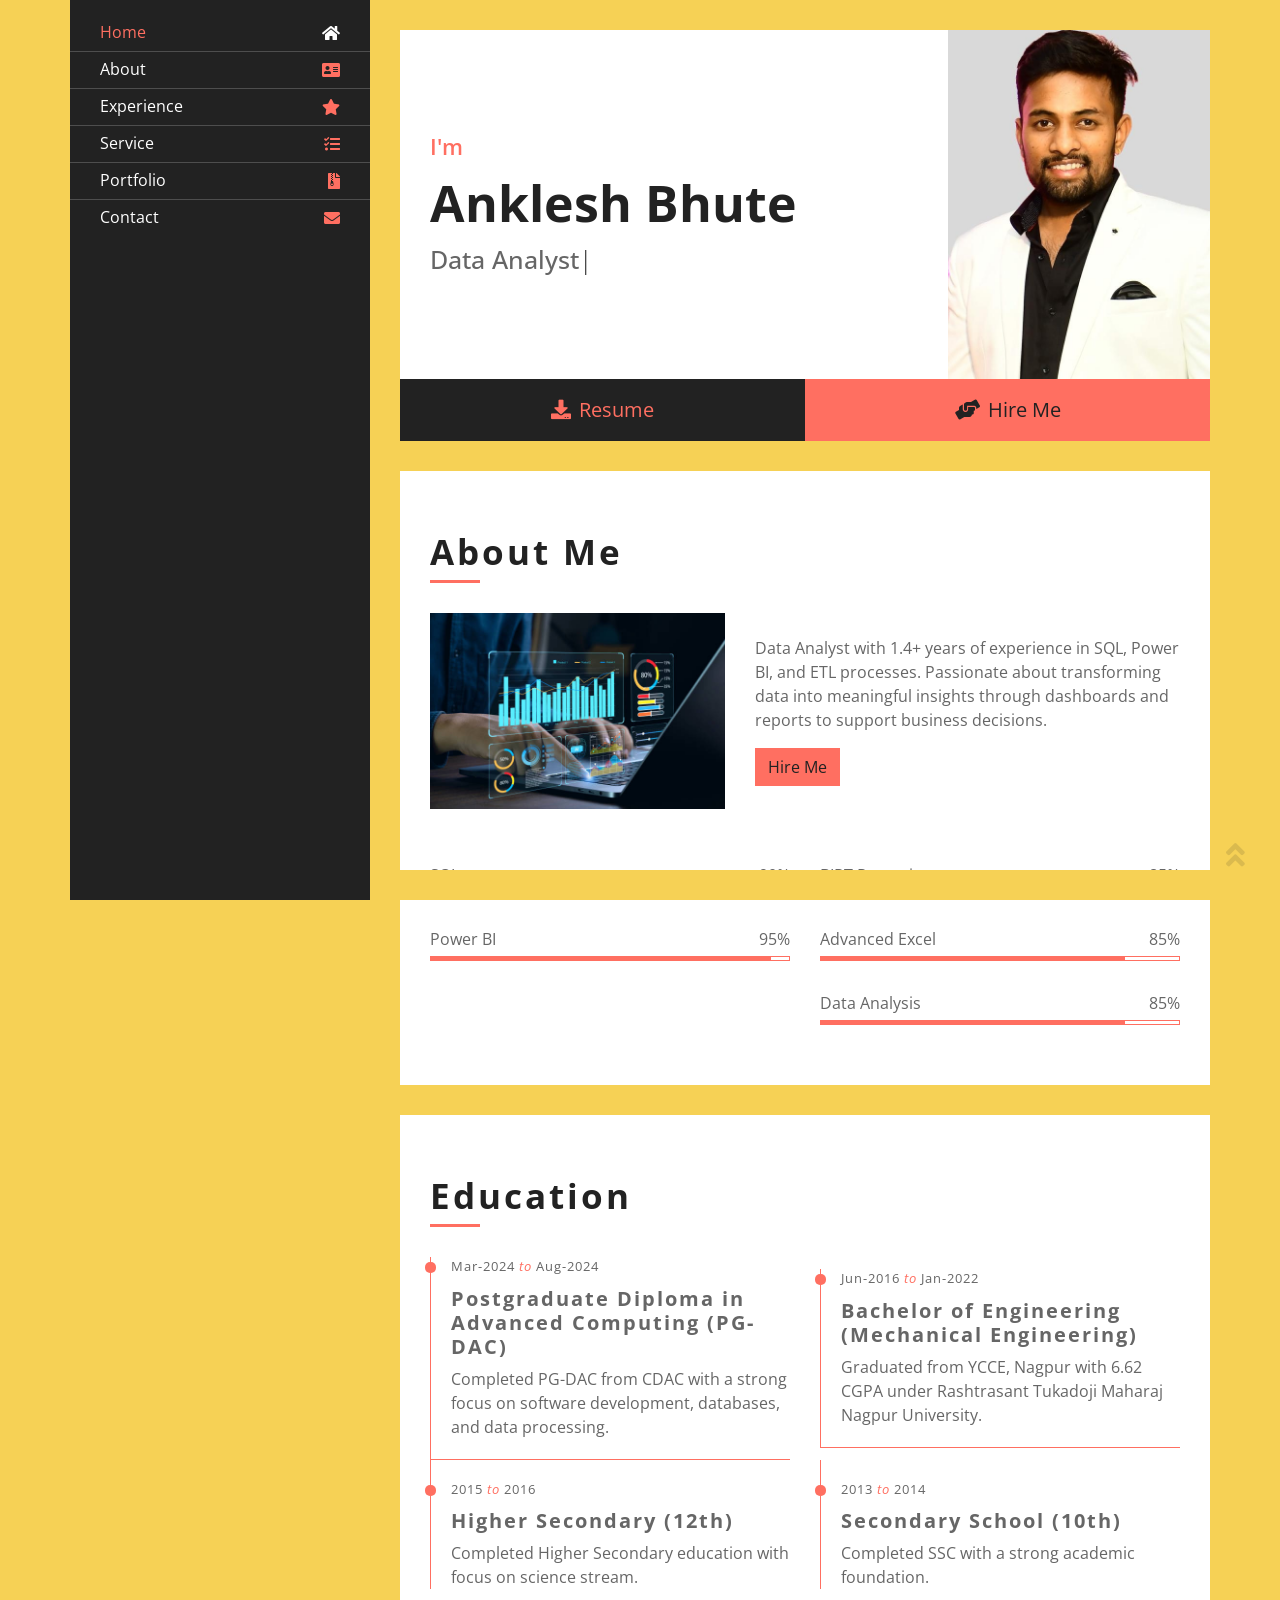
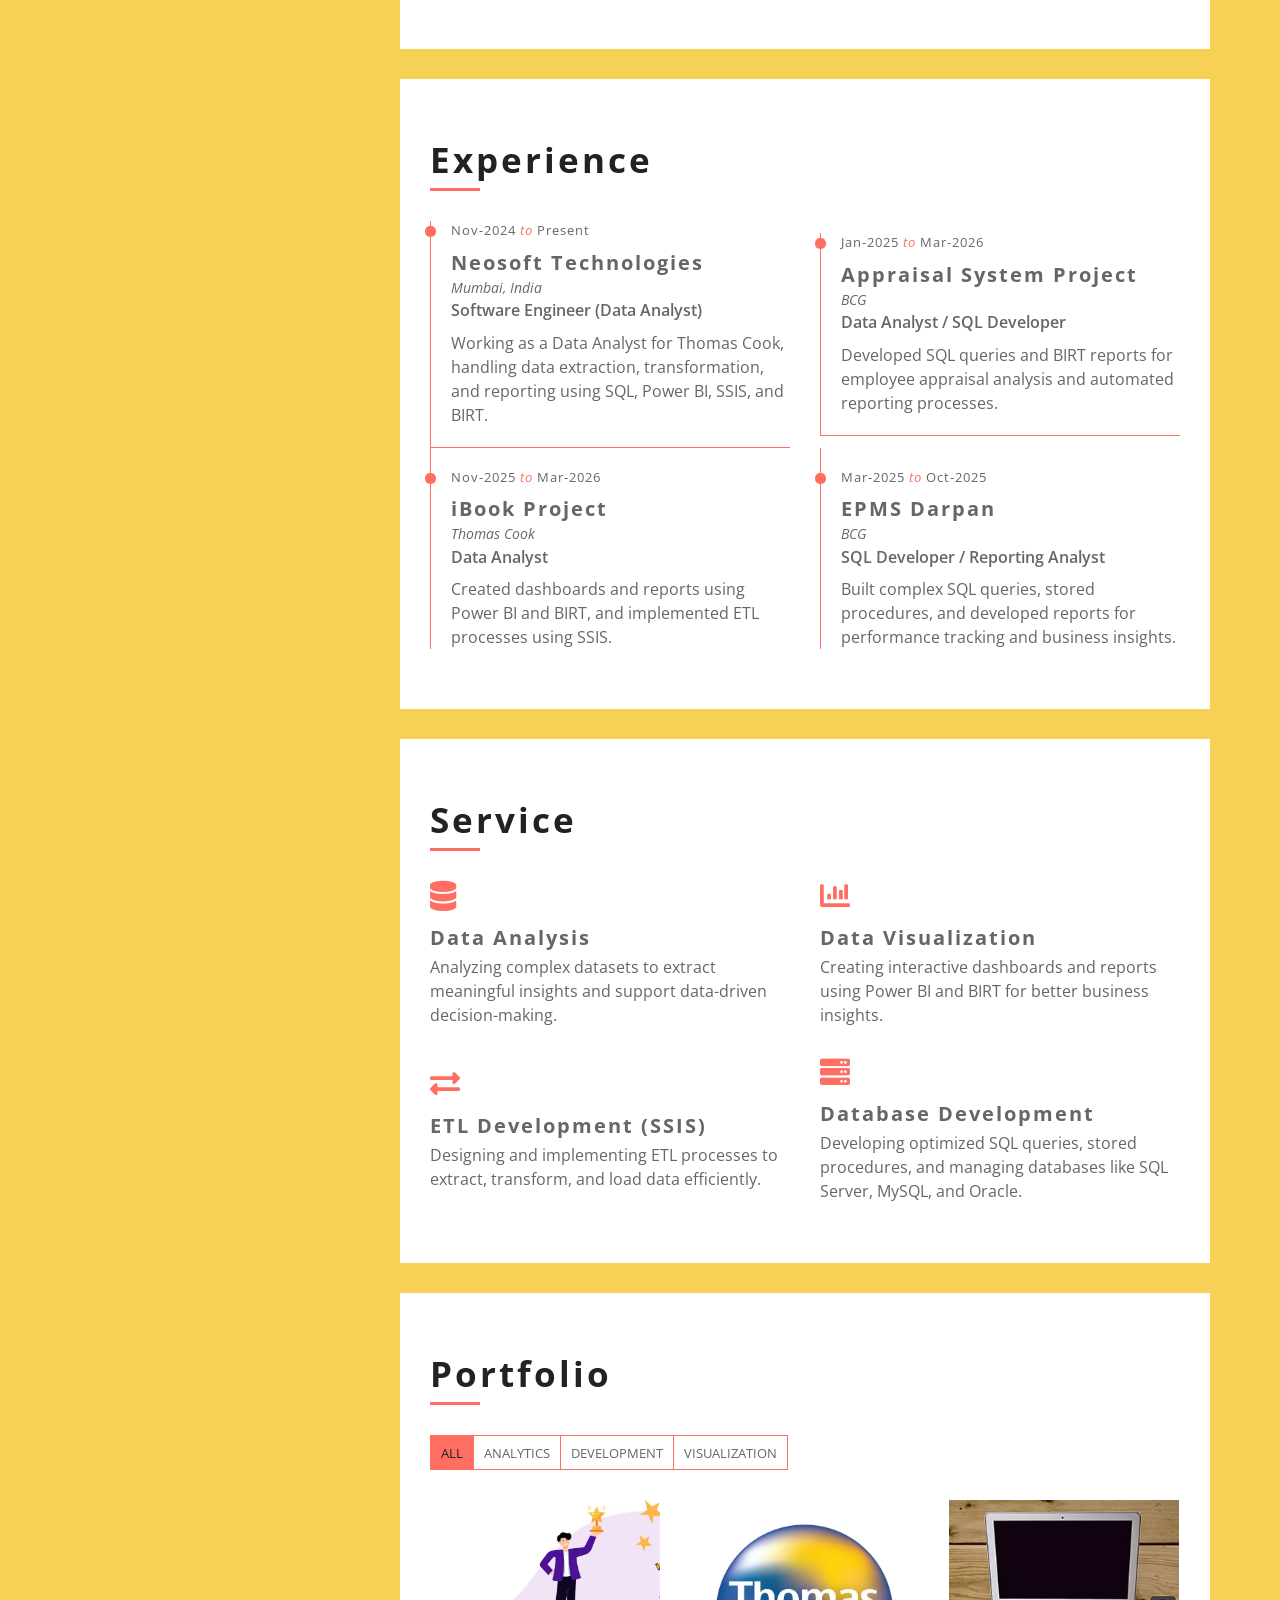
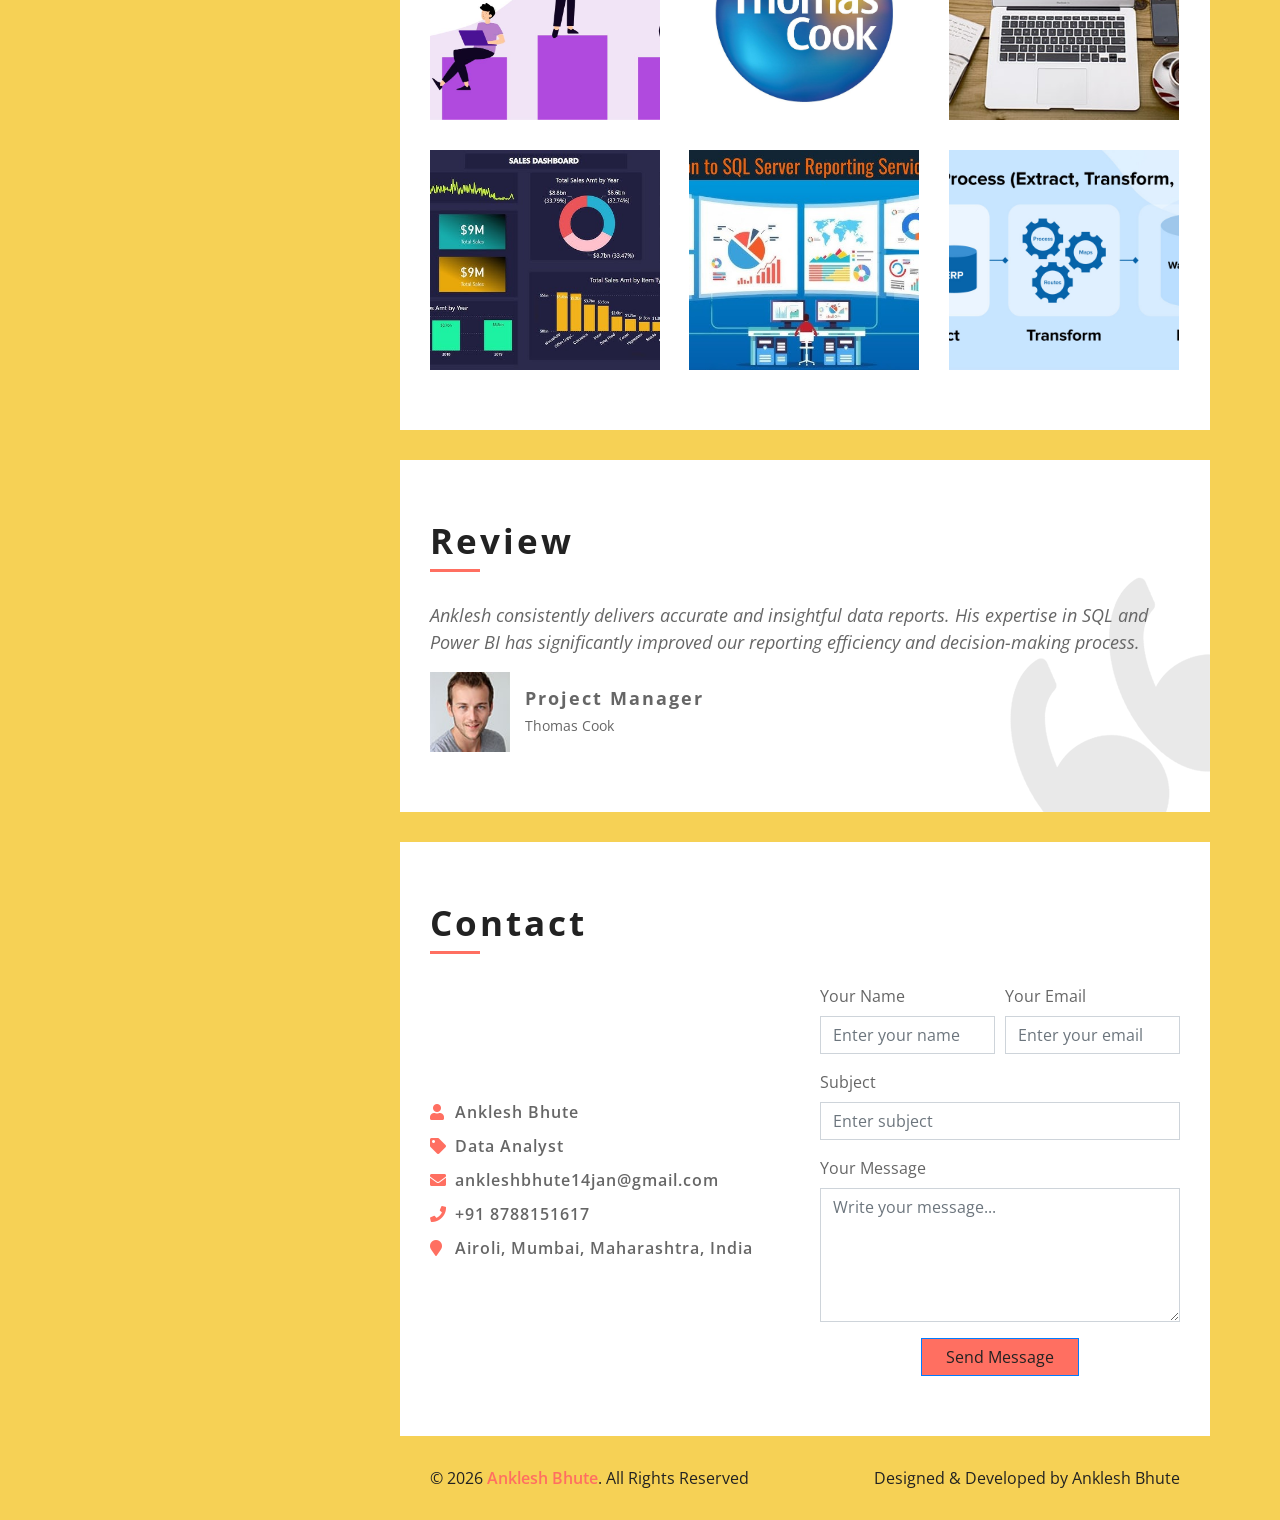
==== commit 9048742e: "Updated About section, skills, and typed text styling" ====
--- a/index.html
+++ b/index.html
@@ -31,7 +31,7 @@
                 </div>
                 <div class="sidebar-content">
                     <nav class="navbar navbar-expand-md bg-dark navbar-dark">
-                        <a href="#" class="navbar-brand">Navigation</a>
+                        <a href="#" class="navbar-brand">Menu</a>
                         <button type="button" class="navbar-toggler" data-toggle="collapse" data-target="#navbarCollapse">
                             <span class="navbar-toggler-icon"></span>
                         </button>
@@ -64,12 +64,12 @@
                 <!-- Header Start -->
                 <div class="header" id="header">
                    <div class="content-inner">
-    <p>I'm</p>
-    <h1>Anklesh Bhute</h1>
-    <h2></h2>
-    <div class="typed-text">
-        Data Analyst, SQL Developer, Power BI Developer, SSIS (ETL) Specialist, Data Visualization Expert
-    </div>
+<p>I'm</p>
+<h1 class="adaptive-text">Anklesh Bhute</h1>
+<h2></h2>
+<div class="typed-text adaptive-text">
+    Data Analyst, SQL Developer, Power BI Developer, SSIS (ETL) Specialist, Data Visualization Expert
+</div>
 </div>
                 </div>
                 <!-- Header End -->
@@ -83,67 +83,80 @@
                 </div>
                 <!-- Large Button End -->
                 
-                <!-- About Start -->
-                <div class="about" id="about">
-                    <div class="content-inner">
-                        <div class="content-header">
-                            <h2>About Me</h2>
-                        </div>
-                        <div class="row align-items-center">
-                            <div class="col-md-6 col-lg-5">
-                                <img src="img/Data_Analysis.jpg" alt="Image">
-                            </div>
-                            <div class="col-md-6 col-lg-7">
-                                <p>
-    Data Analyst with 1.4+ years of experience in SQL, Power BI, and ETL processes. Passionate about transforming data into meaningful insights through dashboards and reports to support business decisions.
-</p>
-                                <a class="btn" href="mailto:ankleshbhute14jan@gmail.com">Hire Me</a>
-                            </div>
-                        </div>
-                        <div class="row">
-                            <div class="col-md-6">
-                                <div class="skills">
-                                    <div class="skill-name">
-                                        <p>SQL</p><p>85%</p>
-                                    </div>
-                                    <div class="progress">
-                                        <div class="progress-bar" role="progressbar" aria-valuenow="85" aria-valuemin="0" aria-valuemax="100"></div>
-                                    </div>
-                                    <div class="skill-name">
-                                        <p>Power BI</p><p>95%</p>
-                                    </div>
-                                    <div class="progress">
-                                        <div class="progress-bar" role="progressbar" aria-valuenow="95" aria-valuemin="0" aria-valuemax="100"></div>
-                                    </div>
-                                </div>
-                            </div>
-                            <div class="col-md-6">
-                                <div class="skills">
-                                    <div class="skill-name">
-                                        <p>Power BI</p><p>90%</p>
-                                    </div>
-                                    <div class="progress">
-                                        <div class="progress-bar" role="progressbar" aria-valuenow="90" aria-valuemin="0" aria-valuemax="100"></div>
-                                    </div>
-                                    <div class="skill-name">
-                                        <p>BIRT Reporting</p><p>85%</p>
-                                    </div>
-                                    <div class="skill-name">
-    <p>Advanced Excel</p><p>85%</p>
-</div>
-
-<div class="skill-name">
-    <p>Data Analysis</p><p>85%</p>
-</div>
-                                    <div class="progress">
-                                        <div class="progress-bar" role="progressbar" aria-valuenow="85" aria-valuemin="0" aria-valuemax="100"></div>
-                                    </div>
-                                </div>
-                            </div>
-                        </div>
-                    </div>
-                </div>
-                <!-- About End -->
+<!-- About Start -->
+<div class="about" id="about">
+    <div class="content-inner">
+        <div class="content-header">
+            <h2>About Me</h2>
+        </div>
+        <div class="row align-items-center">
+            <div class="col-md-6 col-lg-5">
+                <img src="img/Data_Analysis.jpg" alt="Image">
+            </div>
+            <div class="col-md-6 col-lg-7">
+                <p>
+                    Data Analyst with 1.4+ years of experience in SQL, Power BI, and ETL processes. 
+                    Passionate about transforming data into meaningful insights through dashboards and reports to support business decisions.
+                </p>
+                <a class="btn" href="mailto:ankleshbhute14jan@gmail.com">Hire Me</a>
+            </div>
+        </div>
+
+        <div class="row mt-4">
+            <!-- Column 1 -->
+            <div class="col-md-6">
+                <div class="skills">
+                    <div class="skill-name">
+                        <p>SQL</p><p>90%</p>
+                    </div>
+                    <div class="progress">
+                        <div class="progress-bar" role="progressbar" aria-valuenow="90" aria-valuemin="0" aria-valuemax="100"></div>
+                    </div>
+                </div>
+
+                <div class="skills">
+                    <div class="skill-name">
+                        <p>Power BI</p><p>95%</p>
+                    </div>
+                    <div class="progress">
+                        <div class="progress-bar" role="progressbar" aria-valuenow="95" aria-valuemin="0" aria-valuemax="100"></div>
+                    </div>
+                </div>
+            </div>
+
+            <!-- Column 2 -->
+            <div class="col-md-6">
+                <div class="skills">
+                    <div class="skill-name">
+                        <p>BIRT Reporting</p><p>85%</p>
+                    </div>
+                    <div class="progress">
+                        <div class="progress-bar" role="progressbar" aria-valuenow="85" aria-valuemin="0" aria-valuemax="100"></div>
+                    </div>
+                </div>
+
+                <div class="skills">
+                    <div class="skill-name">
+                        <p>Advanced Excel</p><p>85%</p>
+                    </div>
+                    <div class="progress">
+                        <div class="progress-bar" role="progressbar" aria-valuenow="85" aria-valuemin="0" aria-valuemax="100"></div>
+                    </div>
+                </div>
+
+                <div class="skills">
+                    <div class="skill-name">
+                        <p>Data Analysis</p><p>85%</p>
+                    </div>
+                    <div class="progress">
+                        <div class="progress-bar" role="progressbar" aria-valuenow="85" aria-valuemin="0" aria-valuemax="100"></div>
+                    </div>
+                </div>
+            </div>
+        </div>
+    </div>
+</div>
+<!-- About End -->
                 
 <!-- Education Start -->
 <div class="education" id="education">
--- a/css/style.css
+++ b/css/style.css
@@ -1102,3 +1102,16 @@
     color: #222222;
 }
 
+/* Light mode (white/light background) */
+@media (prefers-color-scheme: light) {
+    .adaptive-text {
+        color: #1a1a1a; /* dark grey/black */
+    }
+}
+
+/* Dark mode (black/dark background) */
+@media (prefers-color-scheme: dark) {
+    .adaptive-text {
+        color: #f5f5f5; /* off-white/light grey */
+    }
+}
